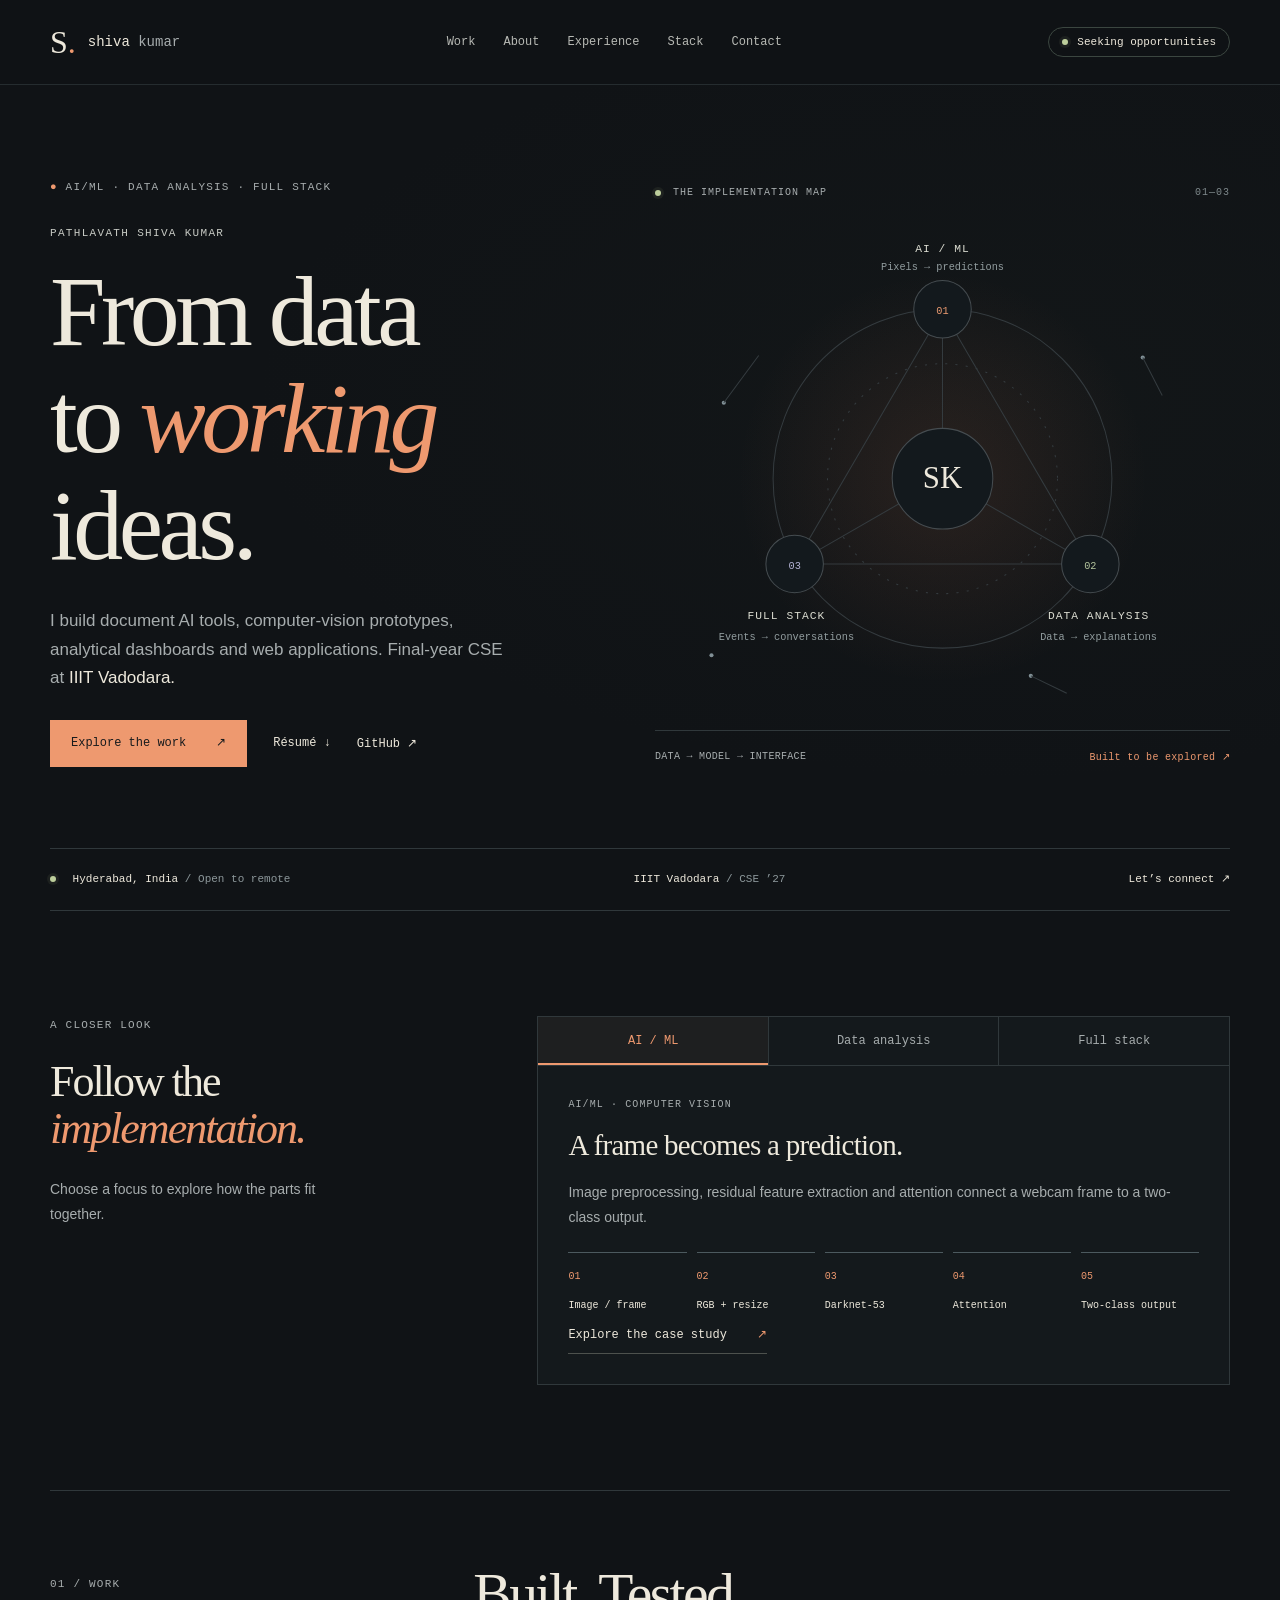
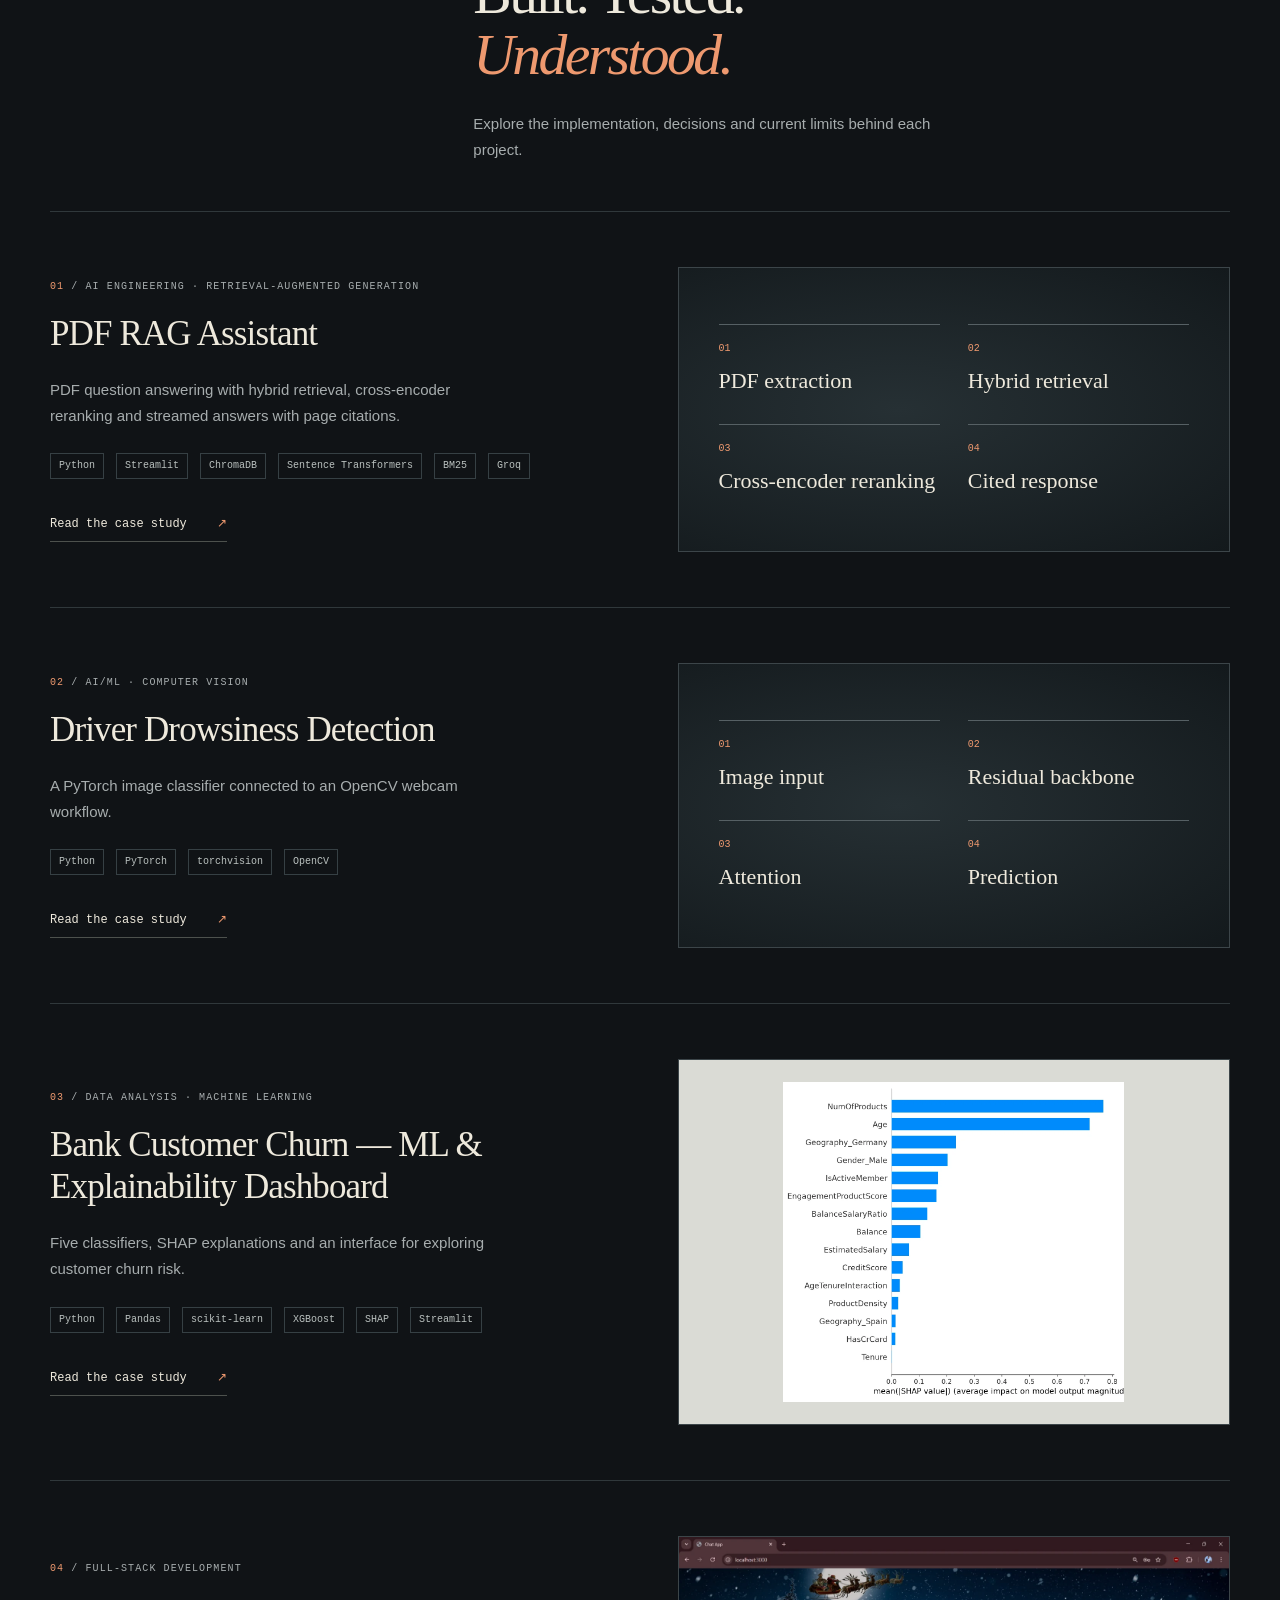
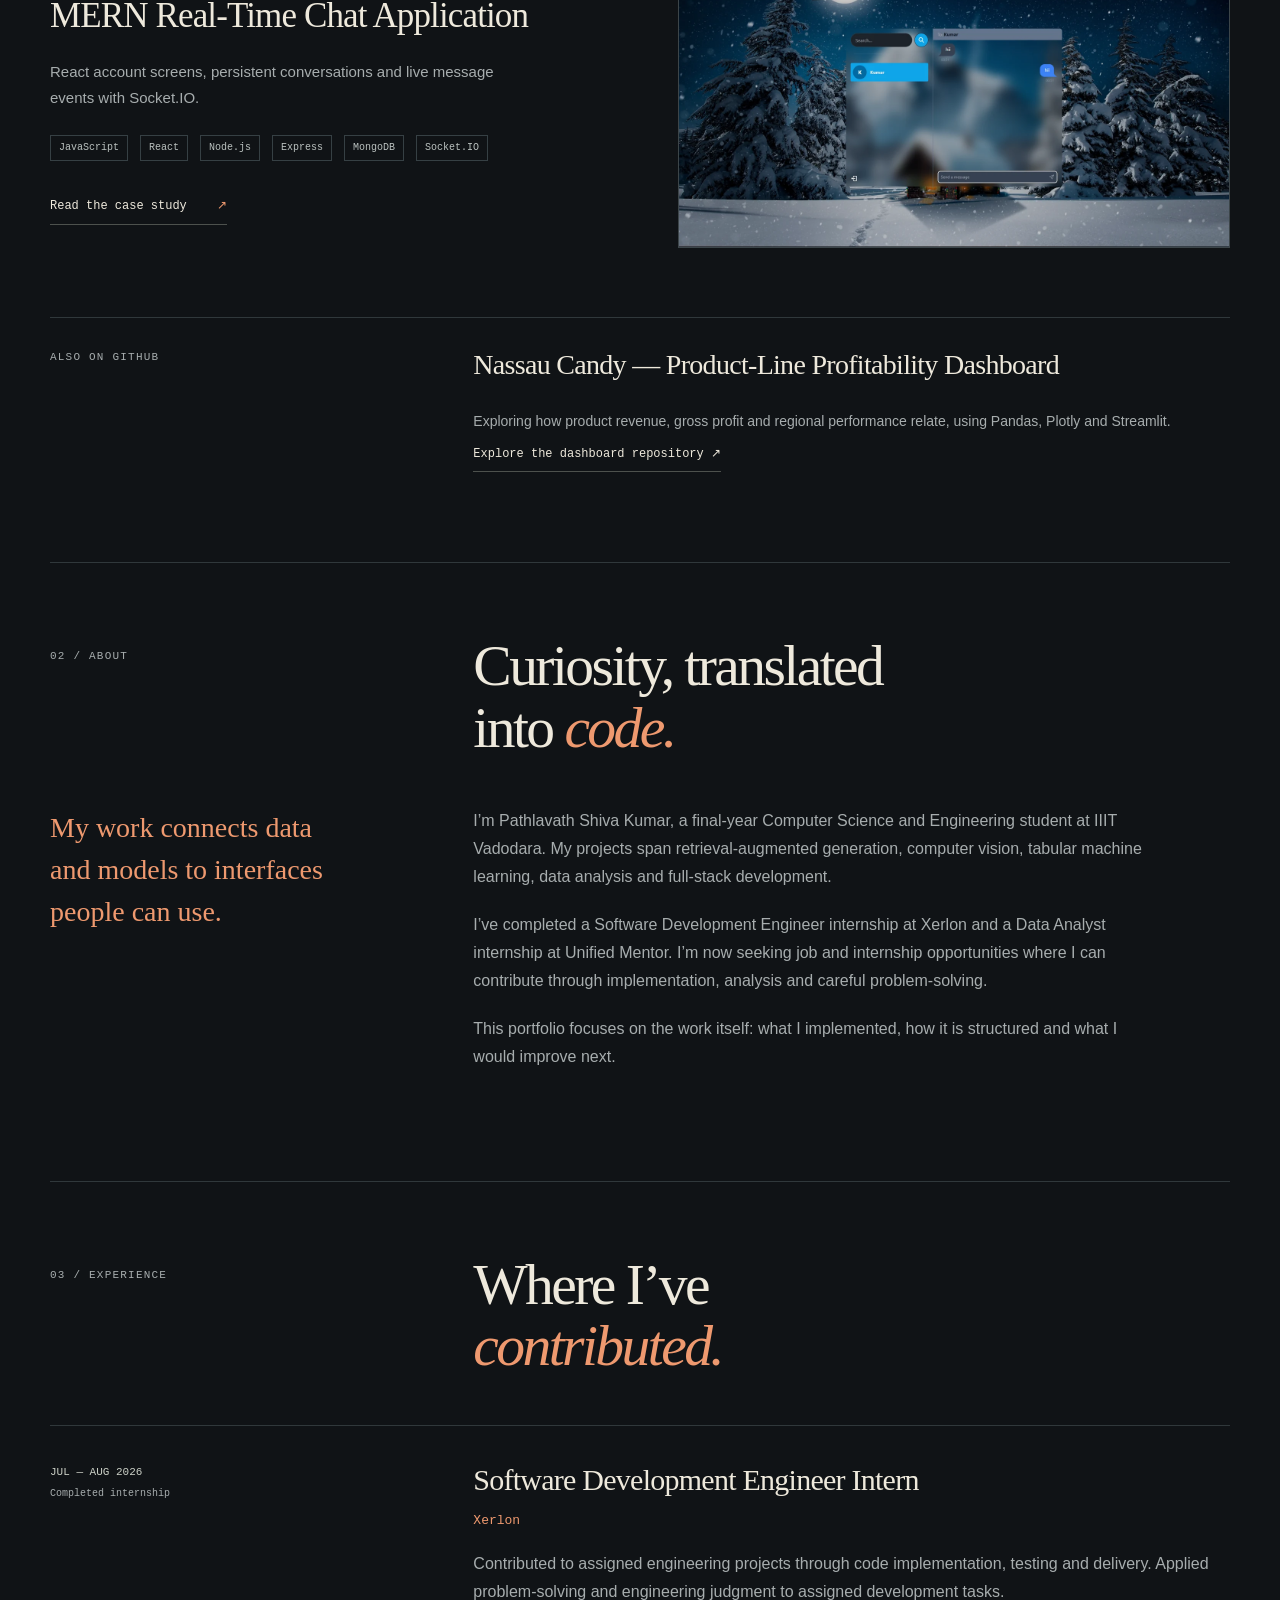
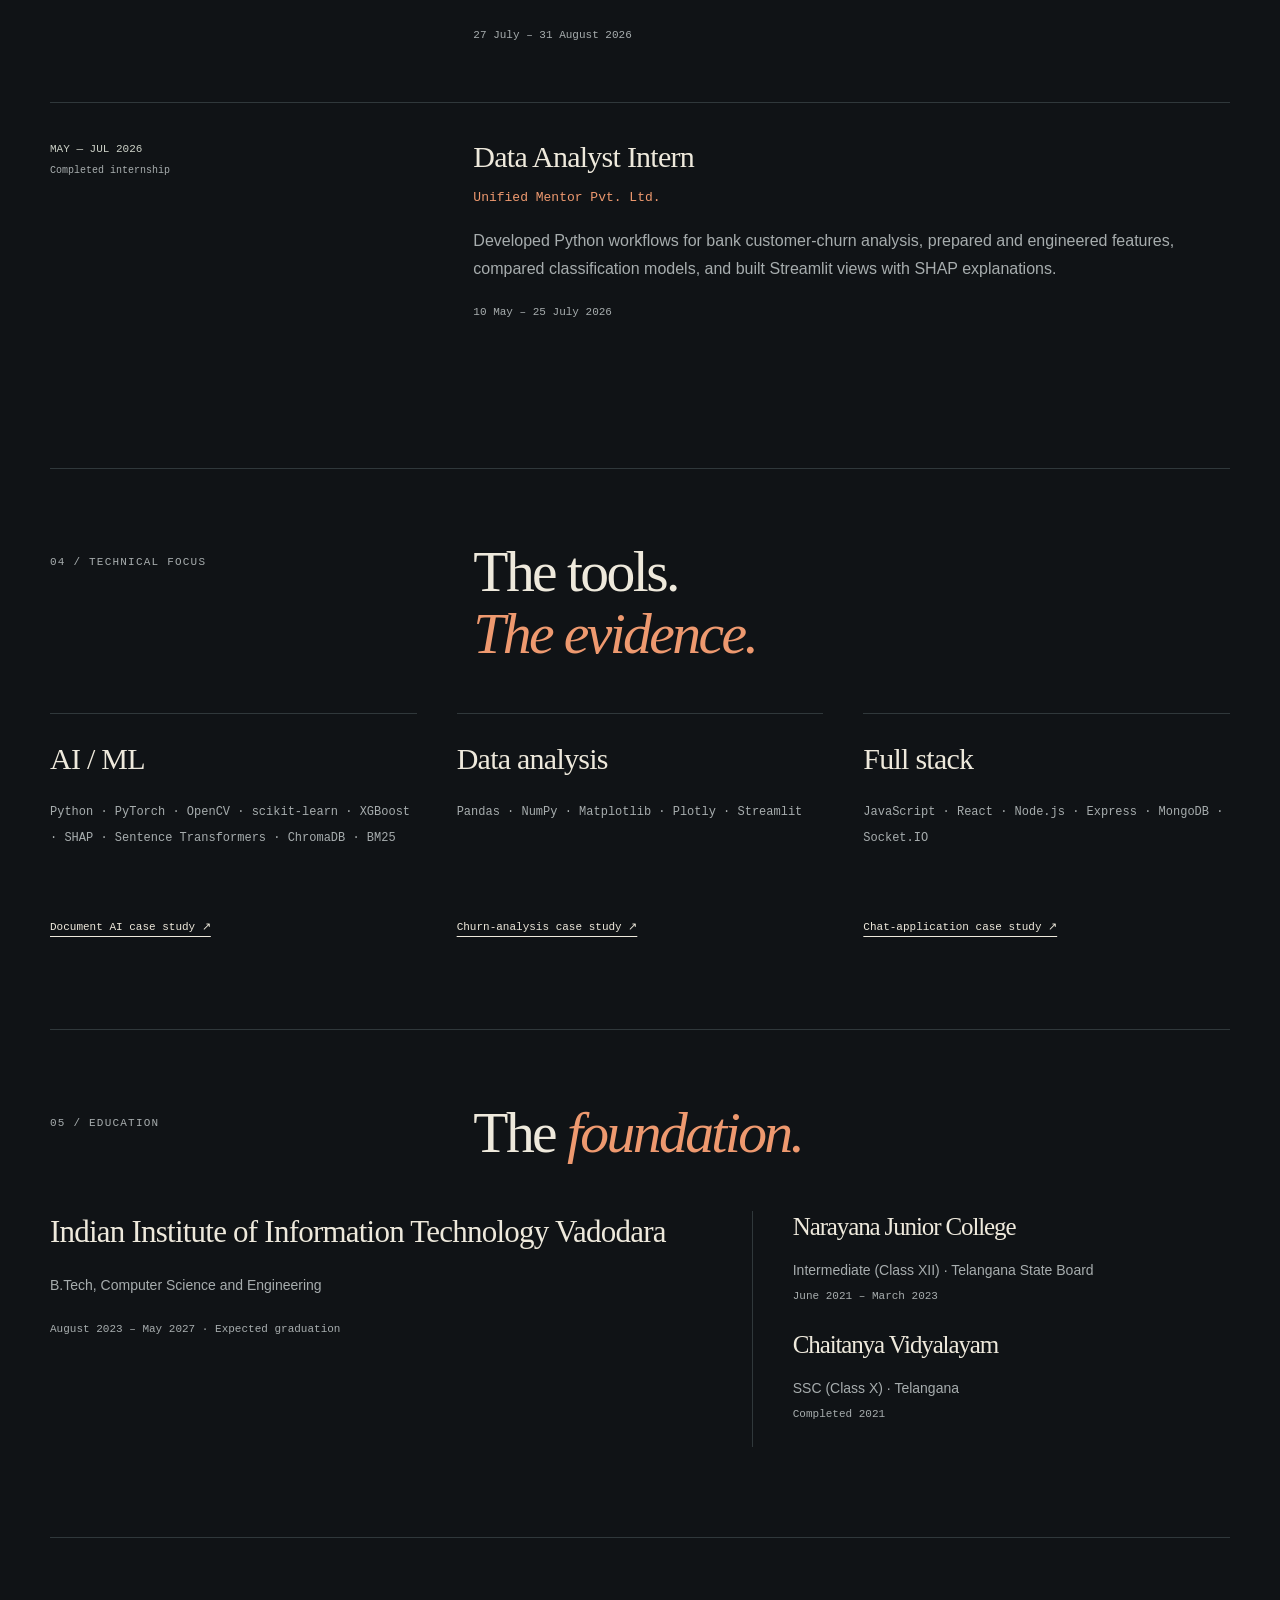
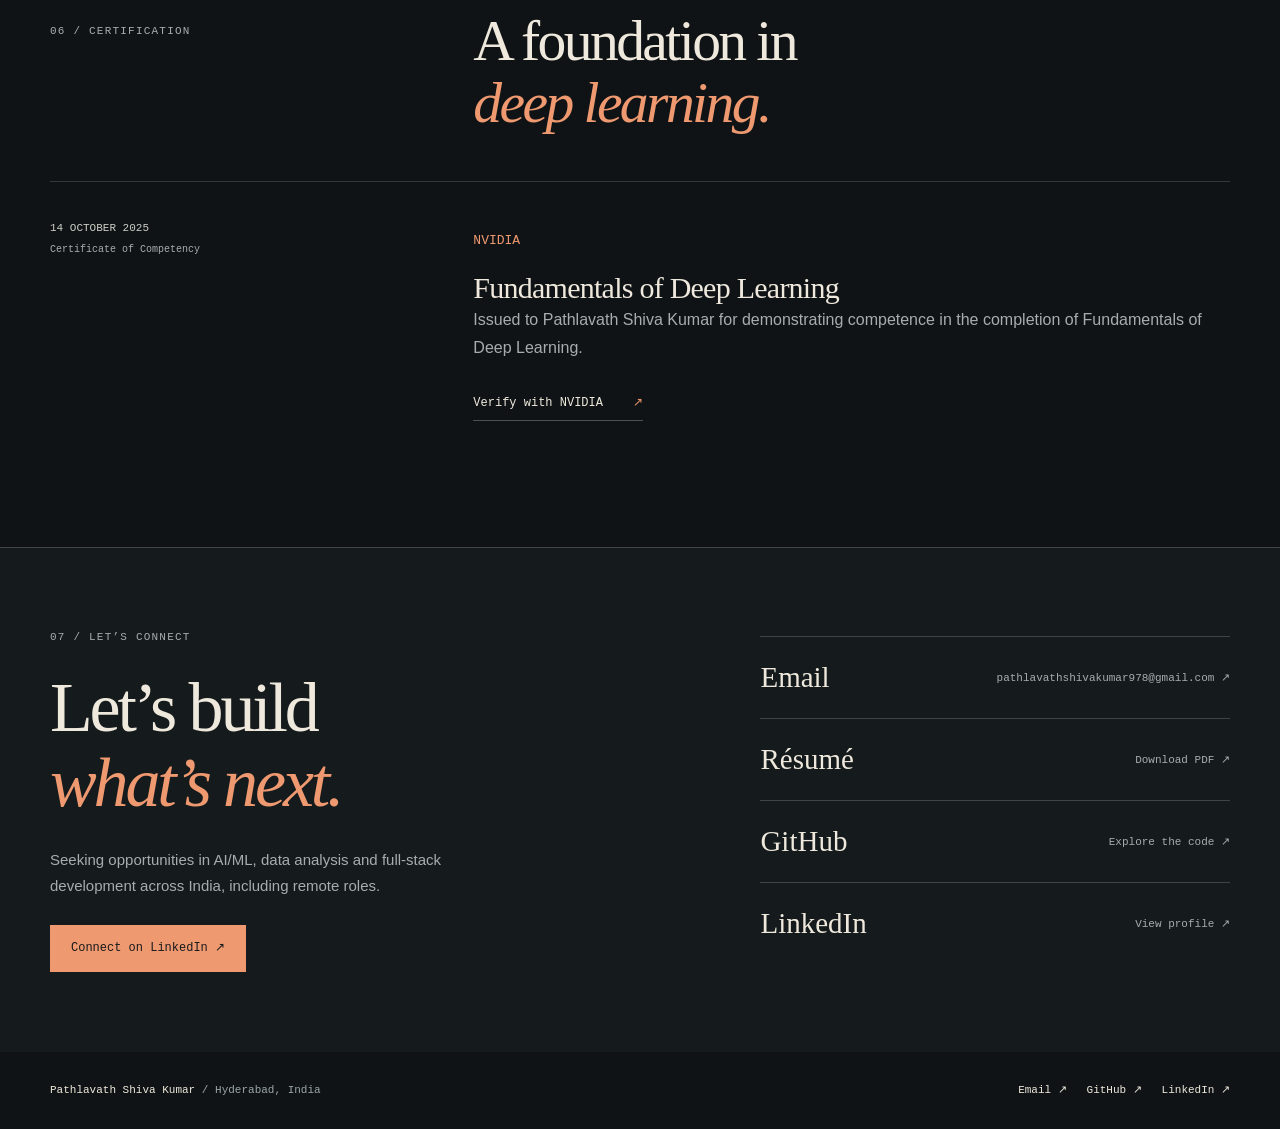
==== shiva_portfolio/index.html @ 13d803e1 "Add shiva_portfolio homepage This HTML file serves as a personal portfolio for Pathlavath Shiva Kuma" ====
<!doctype html><html lang="en"><head><meta charset="utf-8"><meta name="viewport" content="width=device-width,initial-scale=1"><title>Pathlavath Shiva Kumar | AI/ML, Data Analysis &amp; Full-Stack Development</title><meta name="description" content="Computer-vision prototypes, explainable machine learning and full-stack applications by Pathlavath Shiva Kumar, B.Tech CSE at IIIT Vadodara."><meta name="theme-color" content="#101316"><meta property="og:type" content="website"><meta property="og:title" content="Pathlavath Shiva Kumar | AI/ML, Data Analysis &amp; Full-Stack Development"><meta property="og:description" content="Computer-vision prototypes, explainable machine learning and full-stack applications by Pathlavath Shiva Kumar, B.Tech CSE at IIIT Vadodara."><meta property="og:site_name" content="Pathlavath Shiva Kumar"><meta name="twitter:card" content="summary"><link rel="canonical" href="https://shivakumar9121.github.io/shiva_portfolio/"><meta property="og:url" content="https://shivakumar9121.github.io/shiva_portfolio/"><link rel="icon" type="image/svg+xml" href="data:image/svg+xml,%3Csvg xmlns='http://www.w3.org/2000/svg' viewBox='0 0 32 32'%3E%3Crect width='32' height='32' fill='%23182532'/%3E%3Ctext x='16' y='23' text-anchor='middle' font-size='23' font-family='Georgia' fill='white'%3ES%3C/text%3E%3C/svg%3E"><link rel="stylesheet" href="/design.css"><script type="application/ld+json">{"@context": "https://schema.org", "@type": "Person", "name": "Pathlavath Shiva Kumar", "url": "https://shivakumar9121.github.io/shiva_portfolio/", "sameAs": ["https://github.com/shivakumar9121", "https://www.linkedin.com/in/pathlavath-shiva-kumar-441517321/"], "affiliation": {"@type": "CollegeOrUniversity", "name": "Indian Institute of Information Technology Vadodara"}}</script></head><body><a class="skip" href="#main">Skip to content</a><header class="site-header"><div class="wrap nav"><a class="wordmark" href="/shiva_portfolio/" aria-label="Shiva Kumar home"><span class="brand-mark">S<span>.</span></span><span>shiva <b>kumar</b></span></a><nav aria-label="Main navigation"><a href="/shiva_portfolio/#work">Work</a><a href="/shiva_portfolio/#about">About</a><a href="/shiva_portfolio/#experience">Experience</a><a href="/shiva_portfolio/#skills">Stack</a><a href="/shiva_portfolio/#contact">Contact</a></nav><a class="status" href="/shiva_portfolio/#contact"><i></i>Seeking opportunities</a></div></header><main id="main"><section class="hero-shell"><div class="wrap hero"><div class="hero-copy"><p class="eyebrow"><span class="accent">●</span> AI/ML · DATA ANALYSIS · FULL STACK</p><p class="hero-name">PATHLAVATH SHIVA KUMAR</p><h1>From data<br>to <em>working</em><br>ideas.</h1><p class="hero-summary">I build document AI tools, computer-vision prototypes, analytical dashboards and web applications. Final-year CSE at <strong>IIIT Vadodara.</strong></p><div class="hero-actions"><a class="button" href="#work">Explore the work <span>↗</span></a><a href="/resume.pdf" class="quiet-link">Résumé ↓</a><a href="https://github.com/shivakumar9121" class="quiet-link">GitHub ↗</a></div></div><div class="hero-art" aria-label="Three areas of my work: machine learning, data analysis and full-stack development"><div class="art-top"><span class="mini-dot"></span> THE IMPLEMENTATION MAP <span>01—03</span></div><svg viewBox="0 0 560 490" role="img" aria-label="Data, models and interfaces connected through implementation"><defs><radialGradient id="glow"><stop stop-color="#d57751" stop-opacity=".12"/><stop offset="1" stop-color="#d57751" stop-opacity="0"/></radialGradient></defs><circle cx="280" cy="250" r="200" fill="url(#glow)"/><g fill="none" stroke="#343b3f"><circle cx="280" cy="250" r="165"/><circle cx="280" cy="250" r="112" stroke-dasharray="2 8"/><path d="M280 86 L424 333 L136 333 Z"/><path d="M280 86V250L424 333M280 250L136 333"/></g><g class="orbit" fill="#d99069"><circle cx="280" cy="85" r="3"/><circle cx="424" cy="332" r="3"/><circle cx="137" cy="333" r="3"/></g><g fill="#13191d" stroke="#454c50"><circle cx="280" cy="250" r="49"/><circle cx="280" cy="85" r="28"/><circle cx="424" cy="333" r="28"/><circle cx="136" cy="333" r="28"/></g><g class="diagram-type" text-anchor="middle"><text x="280" y="259" class="center-initial">SK</text><text x="280" y="90" fill="#ec9b71">01</text><text x="424" y="338" fill="#b5c69e">02</text><text x="136" y="338" fill="#b4b3d5">03</text><text x="280" y="29" class="node-title">AI / ML</text><text x="280" y="47">Pixels → predictions</text><text x="432" y="387" class="node-title">DATA ANALYSIS</text><text x="432" y="407">Data → explanations</text><text x="128" y="387" class="node-title">FULL STACK</text><text x="128" y="407">Events → conversations</text></g><g fill="#819096"><circle cx="67" cy="176" r="2"/><circle cx="475" cy="132" r="2"/><circle cx="366" cy="442" r="2"/><circle cx="55" cy="422" r="2"/><path d="M67 176L101 130M475 132L494 169M366 442L401 459" stroke="#343b3f"/></g></svg><div class="art-caption"><span>DATA → MODEL → INTERFACE</span><span class="accent">Built to be explored ↗</span></div></div></div><div class="wrap status-strip"><span><i class="mini-dot"></i> Hyderabad, India <span class="dim">/ Open to remote</span></span><span>IIIT Vadodara <span class="dim">/ CSE ’27</span></span><a href="#contact">Let’s connect ↗</a></div></section>
<section class="wrap explore-section"><div class="explore-intro"><p class="eyebrow">A CLOSER LOOK</p><h2>Follow the<br><em>implementation.</em></h2><p>Choose a focus to explore how the parts fit together.</p></div><div class="explorer"><div class="explorer-tabs" role="tablist" aria-label="Explore technical areas"><button role="tab" id="tab-0" aria-controls="panel-0" aria-selected="true" tabindex="0">AI / ML</button><button role="tab" id="tab-1" aria-controls="panel-1" aria-selected="false" tabindex="-1">Data analysis</button><button role="tab" id="tab-2" aria-controls="panel-2" aria-selected="false" tabindex="-1">Full stack</button></div><div class="explorer-panel" id="panel-0" role="tabpanel" aria-labelledby="tab-0" tabindex="0" ><p class="eyebrow">AI/ML · COMPUTER VISION</p><h3>A frame becomes a prediction.</h3><p>Image preprocessing, residual feature extraction and attention connect a webcam frame to a two-class output.</p><ol class="pipeline" aria-label="Implementation pipeline"><li><span>01</span>Image / frame</li><li><span>02</span>RGB + resize</li><li><span>03</span>Darknet-53</li><li><span>04</span>Attention</li><li><span>05</span>Two-class output</li></ol><a class="text-link" href="/driver-drowsiness.html">Explore the case study <span>↗</span></a></div><div class="explorer-panel" id="panel-1" role="tabpanel" aria-labelledby="tab-1" tabindex="0" hidden><p class="eyebrow">DATA ANALYSIS · MACHINE LEARNING</p><h3>A prediction becomes an explanation.</h3><p>Data preparation, model comparison and SHAP connect customer records to explorable churn-risk estimates.</p><ol class="pipeline" aria-label="Implementation pipeline"><li><span>01</span>Customer CSV</li><li><span>02</span>Prepare features</li><li><span>03</span>Compare models</li><li><span>04</span>Save artifacts</li><li><span>05</span>Streamlit + SHAP</li></ol><a class="text-link" href="/bank-churn.html">Explore the case study <span>↗</span></a></div><div class="explorer-panel" id="panel-2" role="tabpanel" aria-labelledby="tab-2" tabindex="0" hidden><p class="eyebrow">FULL-STACK DEVELOPMENT</p><h3>A message becomes a conversation.</h3><p>React screens, an HTTP API, MongoDB and Socket.IO connect account identity, stored history and live events.</p><ol class="pipeline" aria-label="Implementation pipeline"><li><span>01</span>React screens</li><li><span>02</span>Express HTTP</li><li><span>03</span>JWT middleware</li><li><span>04</span>MongoDB</li><li><span>05</span>Socket.IO events</li></ol><a class="text-link" href="/mern-chat.html">Explore the case study <span>↗</span></a></div></div></section>
<section id="work" class="wrap section"><div class="section-heading"><p class="eyebrow">01 / WORK</p><div><h2>Built. Tested.<br><em>Understood.</em></h2><p class="section-deck">Explore the implementation, decisions and current limits behind each project.</p></div></div><article class="project"><div class="project-copy"><p class="eyebrow"><span class="accent">01</span> / AI ENGINEERING · RETRIEVAL-AUGMENTED GENERATION</p><h3>PDF RAG Assistant</h3><p class="project-deck">PDF question answering with hybrid retrieval, cross-encoder reranking and streamed answers with page citations.</p><div class="tags"><span>Python</span><span>Streamlit</span><span>ChromaDB</span><span>Sentence Transformers</span><span>BM25</span><span>Groq</span></div><a class="text-link" href="/pdf-rag-assistant.html">Read the case study <span aria-hidden="true">↗</span></a></div><a class="project-visual diagram" href="/pdf-rag-assistant.html" aria-label="Read PDF RAG Assistant case study"><div class="small-pipeline"><div><span>01</span>PDF extraction</div><div><span>02</span>Hybrid retrieval</div><div><span>03</span>Cross-encoder reranking</div><div><span>04</span>Cited response</div></div></a></article><article class="project"><div class="project-copy"><p class="eyebrow"><span class="accent">02</span> / AI/ML · COMPUTER VISION</p><h3>Driver Drowsiness Detection</h3><p class="project-deck">A PyTorch image classifier connected to an OpenCV webcam workflow.</p><div class="tags"><span>Python</span><span>PyTorch</span><span>torchvision</span><span>OpenCV</span></div><a class="text-link" href="/driver-drowsiness.html">Read the case study <span aria-hidden="true">↗</span></a></div><a class="project-visual diagram" href="/driver-drowsiness.html" aria-label="Read Driver Drowsiness Detection case study"><div class="small-pipeline"><div><span>01</span>Image input</div><div><span>02</span>Residual backbone</div><div><span>03</span>Attention</div><div><span>04</span>Prediction</div></div></a></article><article class="project"><div class="project-copy"><p class="eyebrow"><span class="accent">03</span> / DATA ANALYSIS · MACHINE LEARNING</p><h3>Bank Customer Churn — ML & Explainability Dashboard</h3><p class="project-deck">Five classifiers, SHAP explanations and an interface for exploring customer churn risk.</p><div class="tags"><span>Python</span><span>Pandas</span><span>scikit-learn</span><span>XGBoost</span><span>SHAP</span><span>Streamlit</span></div><a class="text-link" href="/bank-churn.html">Read the case study <span aria-hidden="true">↗</span></a></div><a class="project-visual churn" href="/bank-churn.html" aria-label="Read Bank Customer Churn — ML &amp; Explainability Dashboard case study"><img src="/churn.webp" alt="Existing SHAP feature-importance figure from the repository’s recorded experiment." loading="lazy" width="1200" height="1125"></a></article><article class="project"><div class="project-copy"><p class="eyebrow"><span class="accent">04</span> / FULL-STACK DEVELOPMENT</p><h3>MERN Real-Time Chat Application</h3><p class="project-deck">React account screens, persistent conversations and live message events with Socket.IO.</p><div class="tags"><span>JavaScript</span><span>React</span><span>Node.js</span><span>Express</span><span>MongoDB</span><span>Socket.IO</span></div><a class="text-link" href="/mern-chat.html">Read the case study <span aria-hidden="true">↗</span></a></div><a class="project-visual chat" href="/mern-chat.html" aria-label="Read MERN Real-Time Chat Application case study"><img src="/chat.webp" alt="Existing local application screenshot from the repository. It is not a live demo." loading="lazy" width="1200" height="675"></a></article><aside class="more-work"><p class="eyebrow">ALSO ON GITHUB</p><h3>Nassau Candy — Product-Line Profitability Dashboard</h3><p>Exploring how product revenue, gross profit and regional performance relate, using Pandas, Plotly and Streamlit.</p><a href="https://github.com/shivakumar9121/Nassau-Candy-Product-Line-Profitability-Dashboard" class="text-link">Explore the dashboard repository ↗</a></aside></section>
<section id="about" class="wrap section"><div class="section-heading"><p class="eyebrow">02 / ABOUT</p><h2>Curiosity, translated<br>into <em>code.</em></h2></div><div class="about-grid"><p class="lead">My work connects data and models to interfaces people can use.</p><div><p>I’m Pathlavath Shiva Kumar, a final-year Computer Science and Engineering student at IIIT Vadodara. My projects span retrieval-augmented generation, computer vision, tabular machine learning, data analysis and full-stack development.</p><p>I’ve completed a Software Development Engineer internship at Xerlon and a Data Analyst internship at Unified Mentor. I’m now seeking job and internship opportunities where I can contribute through implementation, analysis and careful problem-solving.</p><p>This portfolio focuses on the work itself: what I implemented, how it is structured and what I would improve next.</p></div></div></section>
<section id="experience" class="wrap section"><div class="section-heading"><p class="eyebrow">03 / EXPERIENCE</p><h2>Where I’ve<br><em>contributed.</em></h2></div><article class="timeline"><p class="dates">JUL — AUG 2026<br><span>Completed internship</span></p><div><h3>Software Development Engineer Intern</h3><p class="company">Xerlon</p><p>Contributed to assigned engineering projects through code implementation, testing and delivery. Applied problem-solving and engineering judgment to assigned development tasks.</p><p class="fine">27 July – 31 August 2026</p></div></article><article class="timeline"><p class="dates">MAY — JUL 2026<br><span>Completed internship</span></p><div><h3>Data Analyst Intern</h3><p class="company">Unified Mentor Pvt. Ltd.</p><p>Developed Python workflows for bank customer-churn analysis, prepared and engineered features, compared classification models, and built Streamlit views with SHAP explanations.</p><p class="fine">10 May – 25 July 2026</p></div></article></section>
<section id="skills" class="wrap section"><div class="section-heading"><p class="eyebrow">04 / TECHNICAL FOCUS</p><h2>The tools.<br><em>The evidence.</em></h2></div><div class="skill-grid"><div><h3>AI / ML</h3><p>Python · PyTorch · OpenCV · scikit-learn · XGBoost · SHAP · Sentence Transformers · ChromaDB · BM25</p><a href="/pdf-rag-assistant.html">Document AI case study ↗</a></div><div><h3>Data analysis</h3><p>Pandas · NumPy · Matplotlib · Plotly · Streamlit</p><a href="/bank-churn.html">Churn-analysis case study ↗</a></div><div><h3>Full stack</h3><p>JavaScript · React · Node.js · Express · MongoDB · Socket.IO</p><a href="/mern-chat.html">Chat-application case study ↗</a></div></div></section>
<section id="education" class="wrap section"><div class="section-heading"><p class="eyebrow">05 / EDUCATION</p><h2>The <em>foundation.</em></h2></div><div class="education"><div><h3>Indian Institute of Information Technology Vadodara</h3><p>B.Tech, Computer Science and Engineering</p><p class="fine">August 2023 – May 2027 · Expected graduation</p></div><div><h4>Narayana Junior College</h4><p>Intermediate (Class XII) · Telangana State Board<br><span class="fine">June 2021 – March 2023</span></p><h4>Chaitanya Vidyalayam</h4><p>SSC (Class X) · Telangana<br><span class="fine">Completed 2021</span></p></div></div></section>
<section id="certification" class="wrap section"><div class="section-heading"><p class="eyebrow">06 / CERTIFICATION</p><h2>A foundation in<br><em>deep learning.</em></h2></div><article class="timeline"><p class="dates">14 OCTOBER 2025<br><span>Certificate of Competency</span></p><div><p class="company">NVIDIA</p><h3>Fundamentals of Deep Learning</h3><p>Issued to Pathlavath Shiva Kumar for demonstrating competence in the completion of Fundamentals of Deep Learning.</p><a class="text-link" href="https://learn.nvidia.com/certificates?id=mJ376tgtTH6GW4vM675hIA">Verify with NVIDIA <span>↗</span></a></div></article></section><section id="contact" class="contact"><div class="wrap contact-grid"><div><p class="eyebrow">07 / LET’S CONNECT</p><h2>Let’s build<br><em>what’s next.</em></h2><p>Seeking opportunities in AI/ML, data analysis and full-stack development across India, including remote roles.</p><a href="https://www.linkedin.com/in/pathlavath-shiva-kumar-441517321/" class="button light">Connect on LinkedIn ↗</a></div><div class="contact-links"><a href="mailto:pathlavathshivakumar978@gmail.com"><span>Email</span><span>pathlavathshivakumar978@gmail.com ↗</span></a><a href="/resume.pdf" download="Shiva-Kumar-Resume.pdf"><span>Résumé</span><span>Download PDF ↗</span></a><a href="https://github.com/shivakumar9121"><span>GitHub</span><span>Explore the code ↗</span></a><a href="https://www.linkedin.com/in/pathlavath-shiva-kumar-441517321/"><span>LinkedIn</span><span>View profile ↗</span></a></div></div></section></main><footer class="wrap footer"><p>Pathlavath Shiva Kumar <span class="muted">/ Hyderabad, India</span></p><div><a href="mailto:pathlavathshivakumar978@gmail.com">Email ↗</a> &nbsp; <a href="https://github.com/shivakumar9121">GitHub ↗</a> &nbsp; <a href="https://www.linkedin.com/in/pathlavath-shiva-kumar-441517321/">LinkedIn ↗</a></div></footer><script src="/interactions.js" defer></script></body></html>
---- design.css ----
:root{color-scheme:dark;--paper:#101316;--surface:#151a1e;--ink:#eee9dc;--muted:#a7adae;--accent:#ee996f;--line:#30383b;--serif:Georgia,'Times New Roman',serif;--sans:Arial,Helvetica,sans-serif;--mono:'Courier New',monospace}*{box-sizing:border-box}html{scroll-behavior:smooth;scroll-padding-top:100px}body{margin:0;background:var(--paper);color:var(--ink);font:16px/1.75 var(--sans);-webkit-font-smoothing:antialiased}::selection{background:#ee996f;color:#101316}a{color:inherit;text-underline-offset:6px;text-decoration-thickness:1px}button{font:inherit}a,button{touch-action:manipulation}a:focus-visible,button:focus-visible,[tabindex]:focus-visible{outline:2px solid var(--accent);outline-offset:5px}a:hover{color:var(--accent)}.wrap{width:min(1180px,calc(100% - 96px));margin-inline:auto}.site-header{position:sticky;top:0;z-index:20;background:#101316f5;border-bottom:1px solid #252c2f}.nav{height:84px;display:flex;align-items:center;justify-content:space-between;gap:28px}.wordmark{display:flex;align-items:center;gap:12px;text-decoration:none;font:14px var(--mono);white-space:nowrap}.wordmark b{font-weight:400;color:var(--muted)}.brand-mark{font:32px var(--serif);line-height:1}.brand-mark>span{color:var(--accent)}.nav nav{display:flex;gap:28px;font:12px var(--mono)}.nav nav a{text-decoration:none;color:#b7b9b4}.nav nav a:hover{color:var(--accent)}.status{display:flex;align-items:center;gap:9px;border:1px solid #3b4640;border-radius:30px;padding:8px 13px;font:11px var(--mono);text-decoration:none;white-space:nowrap}.status i,.mini-dot{display:inline-block;width:6px;height:6px;border-radius:50%;background:#bdce9c;box-shadow:0 0 0 3px #bdce9c12}.hero-shell{background:radial-gradient(ellipse at 78% 38%,#26302920,transparent 53%);position:relative}.hero{display:grid;grid-template-columns:1fr 1fr;gap:30px;padding:77px 0 65px;align-items:center}.hero-name{font:11px var(--mono);letter-spacing:.12em;color:#c8cbc5;margin:30px 0 20px}.eyebrow{font:11px/1.7 var(--mono);letter-spacing:.11em;color:var(--muted);text-transform:uppercase;margin:0 0 24px}h1,h2,h3,h4{font-family:var(--serif);font-weight:400;margin:0;line-height:1.07;letter-spacing:-.045em}h1{font-size:clamp(70px,7.8vw,116px)}h1 em,h2 em{color:var(--accent);font-weight:400}h2{font-size:clamp(40px,4.5vw,61px)}h3{font-size:34px;line-height:1.2;letter-spacing:-.025em}h4{font-size:25px;line-height:1.3}p{margin:0 0 20px}.hero-summary{max-width:465px;font-size:17px;line-height:1.7;color:var(--muted);margin:27px 0}.hero-summary strong{font-weight:400;color:var(--ink)}.hero-actions{display:flex;align-items:center;gap:26px;flex-wrap:wrap}.button{display:inline-flex;align-items:center;justify-content:space-between;gap:30px;padding:12px 20px;background:var(--accent);color:#171a1c;text-decoration:none;font:12px/1.7 var(--mono);border:1px solid var(--accent)}.button:hover{background:#f0ac8b;color:#101316}.quiet-link{font:12px var(--mono);text-decoration:none}.hero-art{padding:25px 0 0}.art-top{display:flex;align-items:center;gap:12px;font:10px var(--mono);letter-spacing:.1em;color:var(--muted)}.art-top>span:last-child{margin-left:auto;color:#7e888b}.hero-art svg{display:block;width:100%;height:auto;overflow:visible;margin:24px 0 5px}.diagram-type{font:10px var(--mono);fill:#929d9f}.diagram-type .node-title{fill:#dbdcd1;font-size:11px;letter-spacing:1px}.diagram-type .center-initial{font:30px var(--serif);fill:#eee9dc}.art-caption{display:flex;justify-content:space-between;border-top:1px solid var(--line);padding:20px 0;font:10px var(--mono);letter-spacing:.03em;color:var(--muted);gap:15px}.status-strip{border-top:1px solid var(--line);border-bottom:1px solid var(--line);display:flex;justify-content:space-between;gap:25px;padding:22px 0;font:11px/1.5 var(--mono)}.status-strip .mini-dot{margin-right:10px}.status-strip a{text-decoration:none}.dim{color:#8d989b}.accent{color:var(--accent)}.muted{color:var(--muted)}.explore-section{display:grid;grid-template-columns:1fr 1.7fr;gap:80px;padding:105px 0}.explore-intro h2{font-size:44px}.explore-intro>p:last-child{color:var(--muted);font-size:14px;max-width:270px;margin-top:25px}.explorer{background:#14191c;border:1px solid var(--line);min-width:0}.explorer-tabs{display:flex;border-bottom:1px solid var(--line)}.explorer-tabs button{border:0;border-right:1px solid var(--line);padding:17px 22px;flex:1;background:transparent;color:var(--muted);font:12px var(--mono);cursor:pointer}.explorer-tabs button:last-child{border-right:0}.explorer-tabs [aria-selected=true]{color:var(--accent);background:#ee996f0b;box-shadow:inset 0 -2px var(--accent)}.explorer-panel{padding:30px}.explorer-panel[hidden]{display:none}.explorer-panel h3{font-size:29px}.explorer-panel>p:not(.eyebrow){font-size:14px;color:var(--muted);margin:18px 0 23px}.explorer-panel .eyebrow{font-size:10px;margin-bottom:15px}.explorer-panel .pipeline{gap:10px}.explorer-panel .pipeline li{font-size:10px}.section{border-top:1px solid var(--line);padding:72px 0 90px}.section-heading{display:grid;grid-template-columns:1fr 2fr;gap:45px;margin-bottom:48px;align-items:start}.section-heading>.eyebrow{padding-top:12px}.section-deck{font-size:15px;color:var(--muted);max-width:510px;margin:25px 0 0}.project{display:grid;grid-template-columns:1fr 1fr;gap:75px;padding:55px 0;border-top:1px solid var(--line);align-items:center}.project-copy h3{font-size:35px}.project-copy .eyebrow{font-size:10px;margin-bottom:18px}.project-deck{color:var(--muted);margin:22px 0;font-size:15px;max-width:450px}.tags{display:flex;flex-wrap:wrap;gap:8px 12px;margin:24px 0;font:10px/1.8 var(--mono);color:#bac1bf}.tags span{border:1px solid #364044;padding:3px 8px}.text-link{display:inline-flex;align-items:center;gap:30px;font:12px/1.6 var(--mono);margin-top:12px;text-decoration:none;border-bottom:1px solid #4d514d;padding-bottom:7px}.text-link span{color:var(--accent)}.project-visual{position:relative;background:#192024;border:1px solid #3c4549;min-height:285px;display:flex;align-items:center;justify-content:center;overflow:hidden;text-decoration:none;transition:border-color .2s,transform .2s}.project-visual:hover{transform:translateY(-3px);border-color:var(--accent)}.project-visual img{display:block;width:100%;height:auto}.project-visual.churn{padding:22px;background:#dadbd5}.project-visual.churn img{width:73%;max-height:320px;object-fit:contain}.project-visual.diagram{background:radial-gradient(ellipse at 40% 50%,#263034,#13191c);padding:40px}.small-pipeline{display:grid;grid-template-columns:1fr 1fr;gap:28px;width:100%}.small-pipeline>div{font:22px/1.35 var(--serif);border-top:1px solid #566064;padding-top:18px}.small-pipeline span{display:block;font:10px var(--mono);color:var(--accent);margin-bottom:12px}.more-work{border-top:1px solid var(--line);padding-top:30px;margin-top:14px;display:grid;grid-template-columns:1fr 2fr;gap:0 45px}.more-work h3{font-size:28px}.more-work>p:not(.eyebrow),.more-work>.text-link{grid-column:2}.more-work>p:not(.eyebrow){color:var(--muted);font-size:14px;margin:18px 0 0}.more-work>.text-link{justify-self:start}.about-grid{display:grid;grid-template-columns:1fr 2fr;gap:45px}.lead{font:27px/1.5 var(--serif);color:var(--ink)}.about-grid>.lead{color:var(--accent);font-size:28px;max-width:300px}.about-grid>div{max-width:690px;color:var(--muted)}.timeline{display:grid;grid-template-columns:1fr 2fr;gap:45px;border-top:1px solid var(--line);padding:36px 0}.dates{font:11px/1.9 var(--mono);color:#cbd0c6}.dates span{color:var(--muted);font-size:10px}.timeline h3{font-size:30px}.company{color:var(--accent);font:13px var(--mono);margin:15px 0 22px}.timeline>div>p:not(.company){color:var(--muted)}.fine{font:11px/1.8 var(--mono);color:var(--muted)}.skill-grid{display:grid;grid-template-columns:repeat(3,1fr);gap:40px}.skill-grid>div{border-top:1px solid var(--line);padding-top:27px}.skill-grid h3{font-size:30px}.skill-grid p{color:var(--muted);margin:22px 0;font:12px/2.2 var(--mono);min-height:90px}.skill-grid a{font:11px/1.7 var(--mono)}.education{display:grid;grid-template-columns:1.3fr 1fr;gap:80px}.education h3{font-size:31px;line-height:1.35;margin-bottom:20px}.education p{color:var(--muted);font-size:14px;margin:14px 0 22px}.education .fine{font-size:11px}.education>div:last-child{border-left:1px solid var(--line);padding-left:40px}.contact{border-top:1px solid #434644;background:#151a1d;padding:80px 0}.contact-grid{display:grid;grid-template-columns:1.3fr 1fr;gap:100px}.contact h2{font-size:70px}.contact p:not(.eyebrow){color:var(--muted);font-size:15px;max-width:480px;margin:26px 0}.contact-links{align-self:center}.contact-links a{display:flex;justify-content:space-between;align-items:center;padding:24px 0;border-top:1px solid #3c4548;gap:20px;text-decoration:none}.contact-links a>span:first-child{font:29px var(--serif)}.contact-links a>span:last-child{font:11px var(--mono);color:var(--muted)}.footer{padding:30px 0;display:flex;justify-content:space-between;gap:24px;font:11px/1.6 var(--mono)}.footer p{margin:0}.footer a{text-decoration:none}.footer .muted{color:#9ba6a8}.case-hero{padding:45px 0 60px}.back{display:inline-block;font:12px var(--mono);margin-bottom:40px;text-decoration:none}.case-hero h1{font-size:clamp(60px,7vw,95px);max-width:920px}.case-hero .lead{color:var(--muted);max-width:750px;font-size:25px}.case-name{color:var(--accent);font-size:17px;margin:25px 0 17px}.case-figure{margin:0;padding:40px;background:#d9ddd7;border:1px solid #5d666a}.case-figure img{display:block;width:auto;max-width:100%;max-height:600px;height:auto;margin:auto}.case-figure figcaption{font:11px/1.7 var(--mono);color:#3b484c;margin-top:25px}.schematic{background:var(--surface)}.schematic figcaption{color:var(--muted)}.pipeline{list-style:none;padding:0;margin:0;display:grid;grid-template-columns:repeat(5,1fr);gap:17px}.pipeline li{border-top:1px solid #4c595e;padding-top:15px;font:12px/1.7 var(--mono)}.pipeline span{display:block;color:var(--accent);margin-bottom:12px;font-size:10px}.case-section{display:grid;grid-template-columns:1fr 3fr;gap:50px;border-top:1px solid var(--line);padding:48px 0}.case-section:first-of-type{margin-top:55px}.case-section h2{font-size:35px;line-height:1.25;letter-spacing:-.025em}.large-copy{font-size:18px;margin-top:25px}.case-section p:not(.eyebrow){color:var(--muted)}.case-section h3{font-size:28px;margin-bottom:18px}.decision{margin-bottom:35px}.decision:last-child{margin:0}.subheading{margin-top:30px}.secondary-back{margin:0 0 0 24px}.skip{position:absolute;left:-10000px;top:12px;z-index:100}.skip:focus{left:20px;padding:12px;background:var(--ink);color:var(--paper)}
@media(min-width:1200px) and (prefers-reduced-motion:no-preference){.orbit{transform-origin:280px 250px;animation:orbit 50s linear infinite}@keyframes orbit{to{transform:rotate(360deg)}}}
@media(max-width:1080px){.nav{gap:20px}.nav nav{gap:19px}.status{font-size:10px}.wrap{width:calc(100% - 64px)}.hero{gap:20px}.hero-summary{font-size:16px}.hero-actions{gap:20px}.project{gap:38px}.project-copy h3{font-size:31px}.explore-section{gap:40px}.explore-intro h2{font-size:39px}.contact-grid{gap:50px}.contact h2{font-size:60px}.skill-grid{gap:28px}}
@media(max-width:820px){.nav{height:auto;min-height:90px;flex-wrap:wrap;padding:18px 0;gap:18px}.nav nav{order:3;width:100%;justify-content:space-between;gap:10px}.hero{grid-template-columns:1.1fr 1fr;padding:48px 0 40px}.hero h1{font-size:76px}.hero-art{padding-top:0}.hero .eyebrow{font-size:10px}.hero-name{font-size:10px}.art-top{font-size:9px;flex-wrap:wrap}.art-top>span:last-child{display:none}.art-caption{font-size:9px;flex-direction:column;gap:10px}.status-strip{font-size:10px}.status-strip>.dim{display:none}.status-strip>span:nth-child(2){display:none}.explore-section{grid-template-columns:1fr;padding:65px 0;gap:30px}.explore-intro{display:grid;grid-template-columns:1fr 1fr;gap:0 25px;align-items:end}.explore-intro .eyebrow{grid-column:1/-1}.explore-intro h2{font-size:44px}.explore-intro>p:last-child{margin:0}.section{padding:55px 0 65px}.section-heading{grid-template-columns:1fr;gap:4px}.section-heading>.eyebrow{padding:0}.project{gap:26px}.project-copy h3{font-size:29px}.project-visual{min-height:250px}.project-visual.diagram{padding:25px}.small-pipeline>div{font-size:20px}.about-grid,.timeline{grid-template-columns:1fr 2fr;gap:28px}.about-grid>.lead{font-size:24px}.education{gap:35px}.education h3{font-size:27px}.education>div:last-child{padding-left:27px}.more-work{grid-template-columns:1fr;gap:0}.more-work>p:not(.eyebrow),.more-work>.text-link{grid-column:1}.skill-grid{gap:24px}.skill-grid h3{font-size:27px}.skill-grid p{min-height:140px}.contact h2{font-size:52px}.case-section{grid-template-columns:1fr;gap:4px}}
@media(max-width:580px){html{scroll-padding-top:135px}.wrap{width:calc(100% - 40px)}.nav{padding:16px 0}.wordmark{font-size:12px;gap:9px}.brand-mark{font-size:28px}.status{font-size:9px;padding:7px 9px}.nav nav{font-size:11px;padding-top:5px}.hero{grid-template-columns:1fr;padding:40px 0 20px;gap:28px}.hero-name{margin:25px 0 18px}.hero h1{font-size:clamp(64px,18vw,100px);line-height:1.02}.hero-summary{font-size:16px;max-width:100%;margin:24px 0}.hero-actions{gap:20px}.button{font-size:11px;padding:12px 17px}.quiet-link{font-size:11px}.hero-art{max-width:420px;width:100%;margin:auto}.hero-art svg{margin:0}.art-top{border-top:1px solid var(--line);padding-top:22px;font-size:9px}.art-caption{flex-direction:row;gap:20px;font-size:8px}.status-strip{font-size:9px;gap:20px;padding:18px 0}.status-strip .dim{display:block;margin-left:17px;margin-top:6px}.status-strip a{align-self:center}.explore-section{padding:50px 0;gap:27px}.explore-intro{display:block}.explore-intro h2{font-size:41px}.explore-intro>p:last-child{margin-top:20px;max-width:300px}.explorer-tabs button{font-size:10px;padding:16px 8px}.explorer-panel{padding:24px 20px}.explorer-panel h3{font-size:27px}.explorer-panel .pipeline{grid-template-columns:repeat(3,1fr);gap:20px 12px}.section-heading{margin-bottom:34px}h2{font-size:43px}.section{padding:45px 0 55px}.section-deck{font-size:14px}.project{grid-template-columns:1fr;gap:24px;padding:35px 0}.project-copy h3{font-size:32px}.project-copy .eyebrow{font-size:9px}.project-deck{font-size:15px;margin:19px 0}.tags{margin:20px 0}.project-visual{min-height:230px}.project-visual.churn img{max-height:260px;width:72%}.project-visual.diagram{padding:30px}.project-visual.chat{min-height:0}.about-grid,.timeline{grid-template-columns:1fr;gap:15px}.about-grid>.lead{font-size:28px;max-width:330px}.about-grid>div{font-size:15px}.timeline h3{font-size:28px}.timeline>div>p{font-size:15px}.timeline .fine{font-size:10px}.skill-grid{grid-template-columns:1fr;gap:32px}.skill-grid p{min-height:0;margin:18px 0}.skill-grid h3{font-size:30px}.education{grid-template-columns:1fr;gap:30px}.education>div:last-child{border-left:0;border-top:1px solid var(--line);padding:28px 0 0}.contact{padding:50px 0}.contact-grid{grid-template-columns:1fr;gap:40px}.contact h2{font-size:60px}.footer{font-size:10px;flex-direction:column;gap:16px}.footer .muted{display:block;margin-top:7px}.case-hero{padding:28px 0 35px}.back{font-size:11px;margin-bottom:30px}.case-hero h1{font-size:57px}.case-hero .lead{font-size:23px}.case-name{font-size:15px}.case-figure{padding:20px}.pipeline{grid-template-columns:repeat(3,1fr);gap:25px 15px}.pipeline li{font-size:10px}.case-section{padding:34px 0}.case-section h2{font-size:30px}.large-copy{font-size:16px}.secondary-back{display:block;margin:25px 0 0}}
@media(prefers-reduced-motion:reduce){html{scroll-behavior:auto}*,*::before,*::after{animation:none!important;transition:none!important}}

.contact-links a span:last-child{overflow-wrap:anywhere;min-width:0}
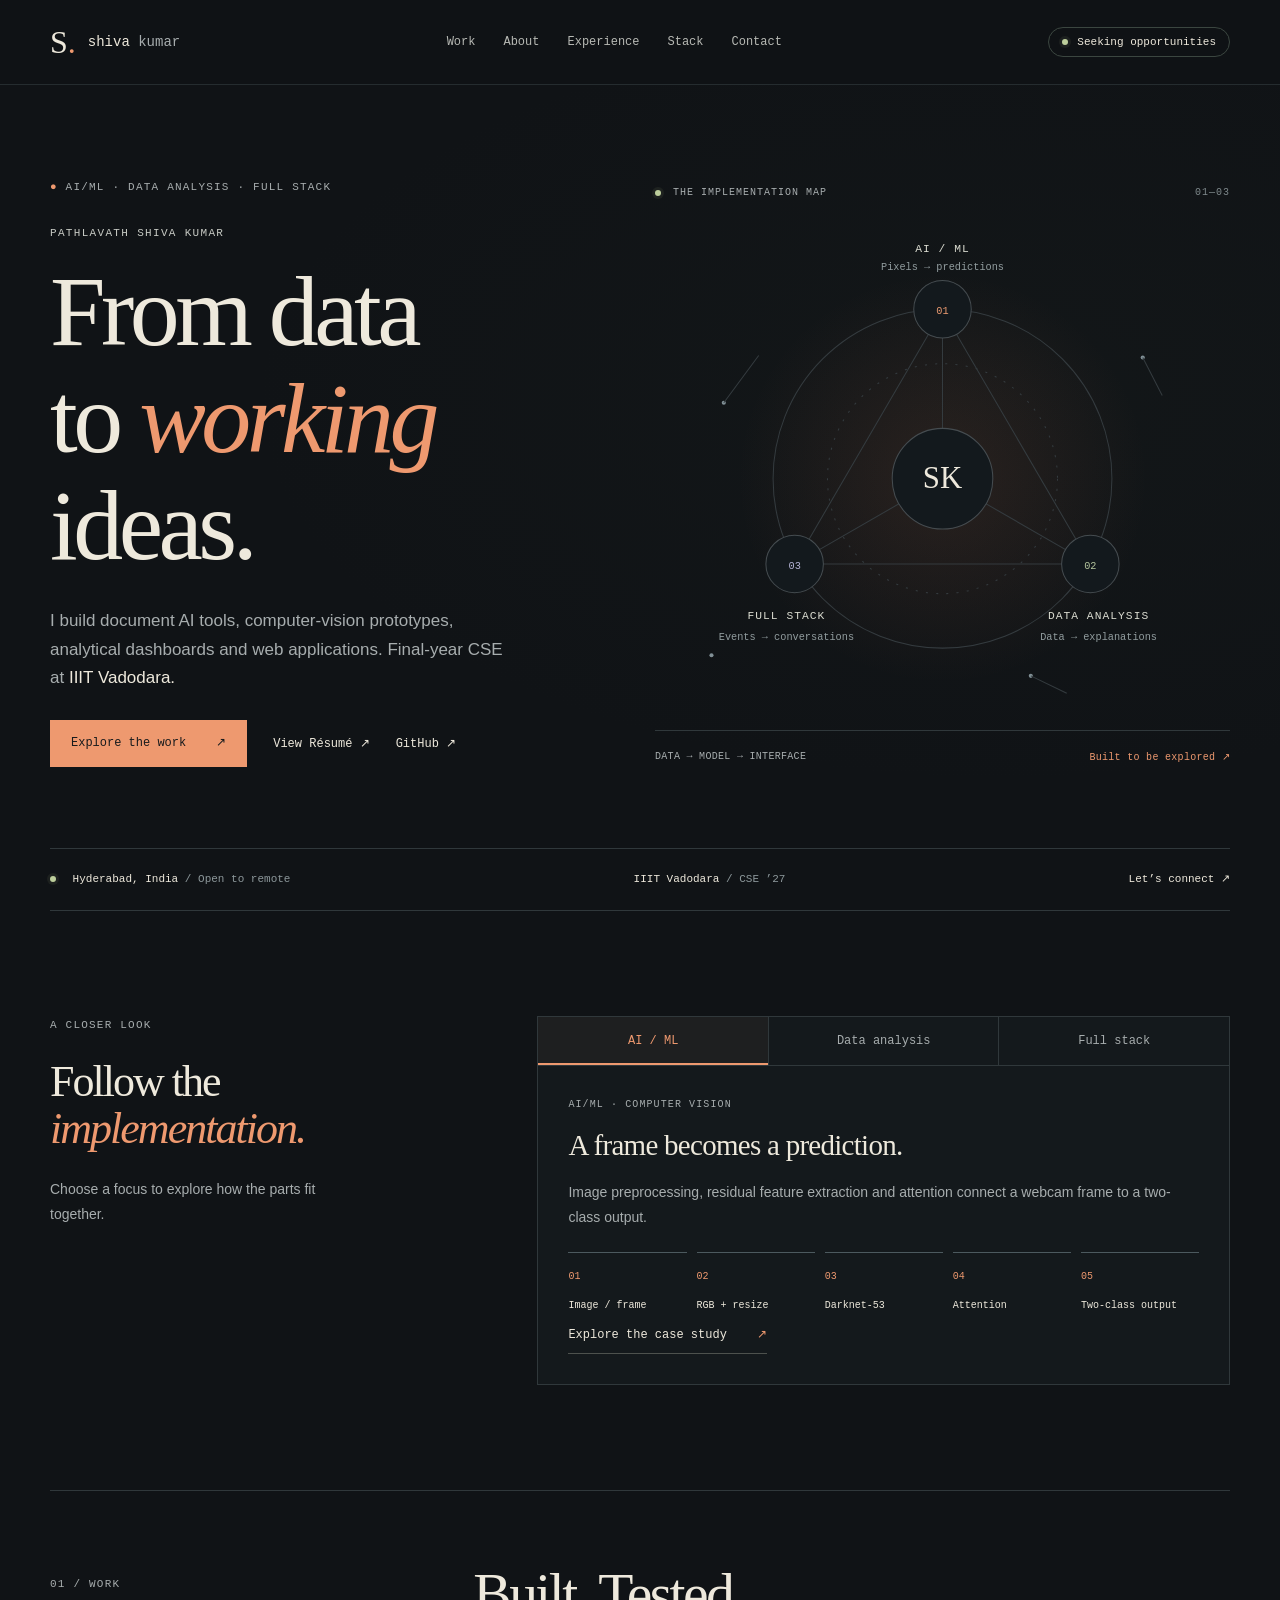
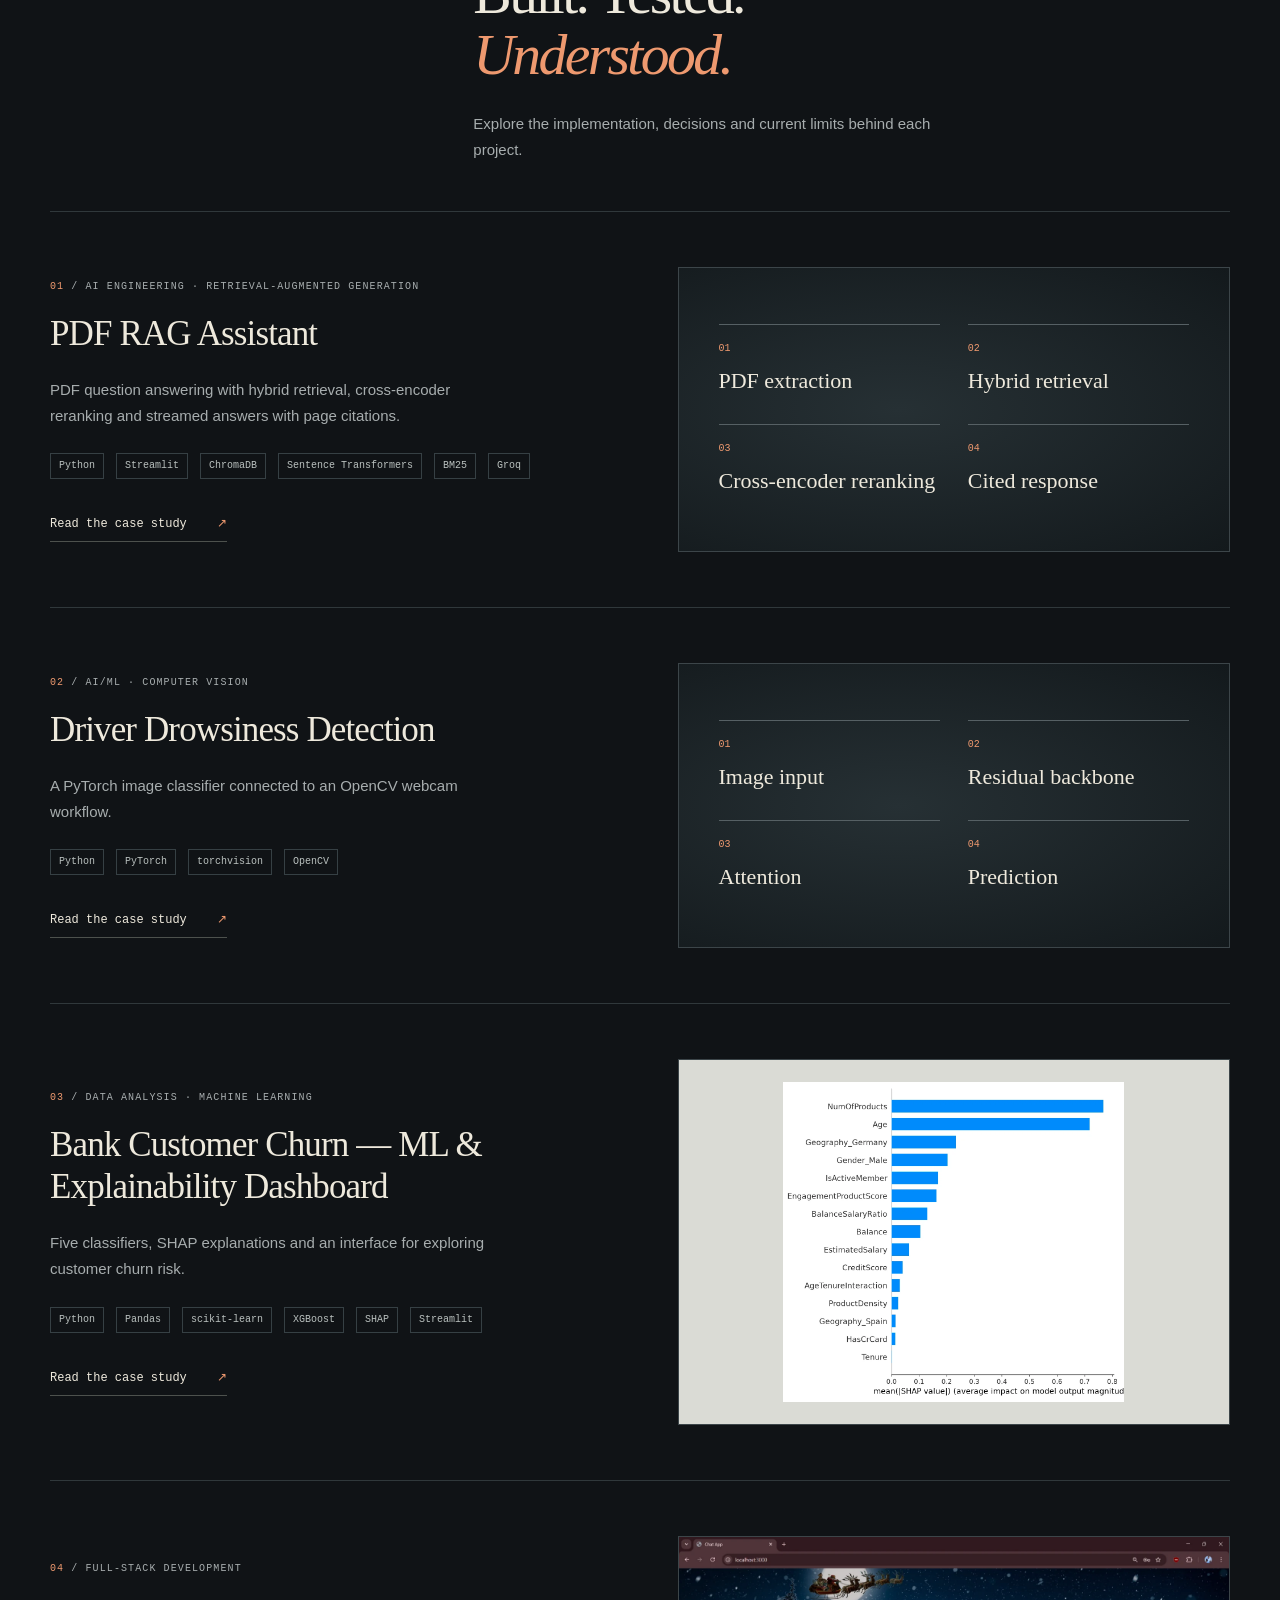
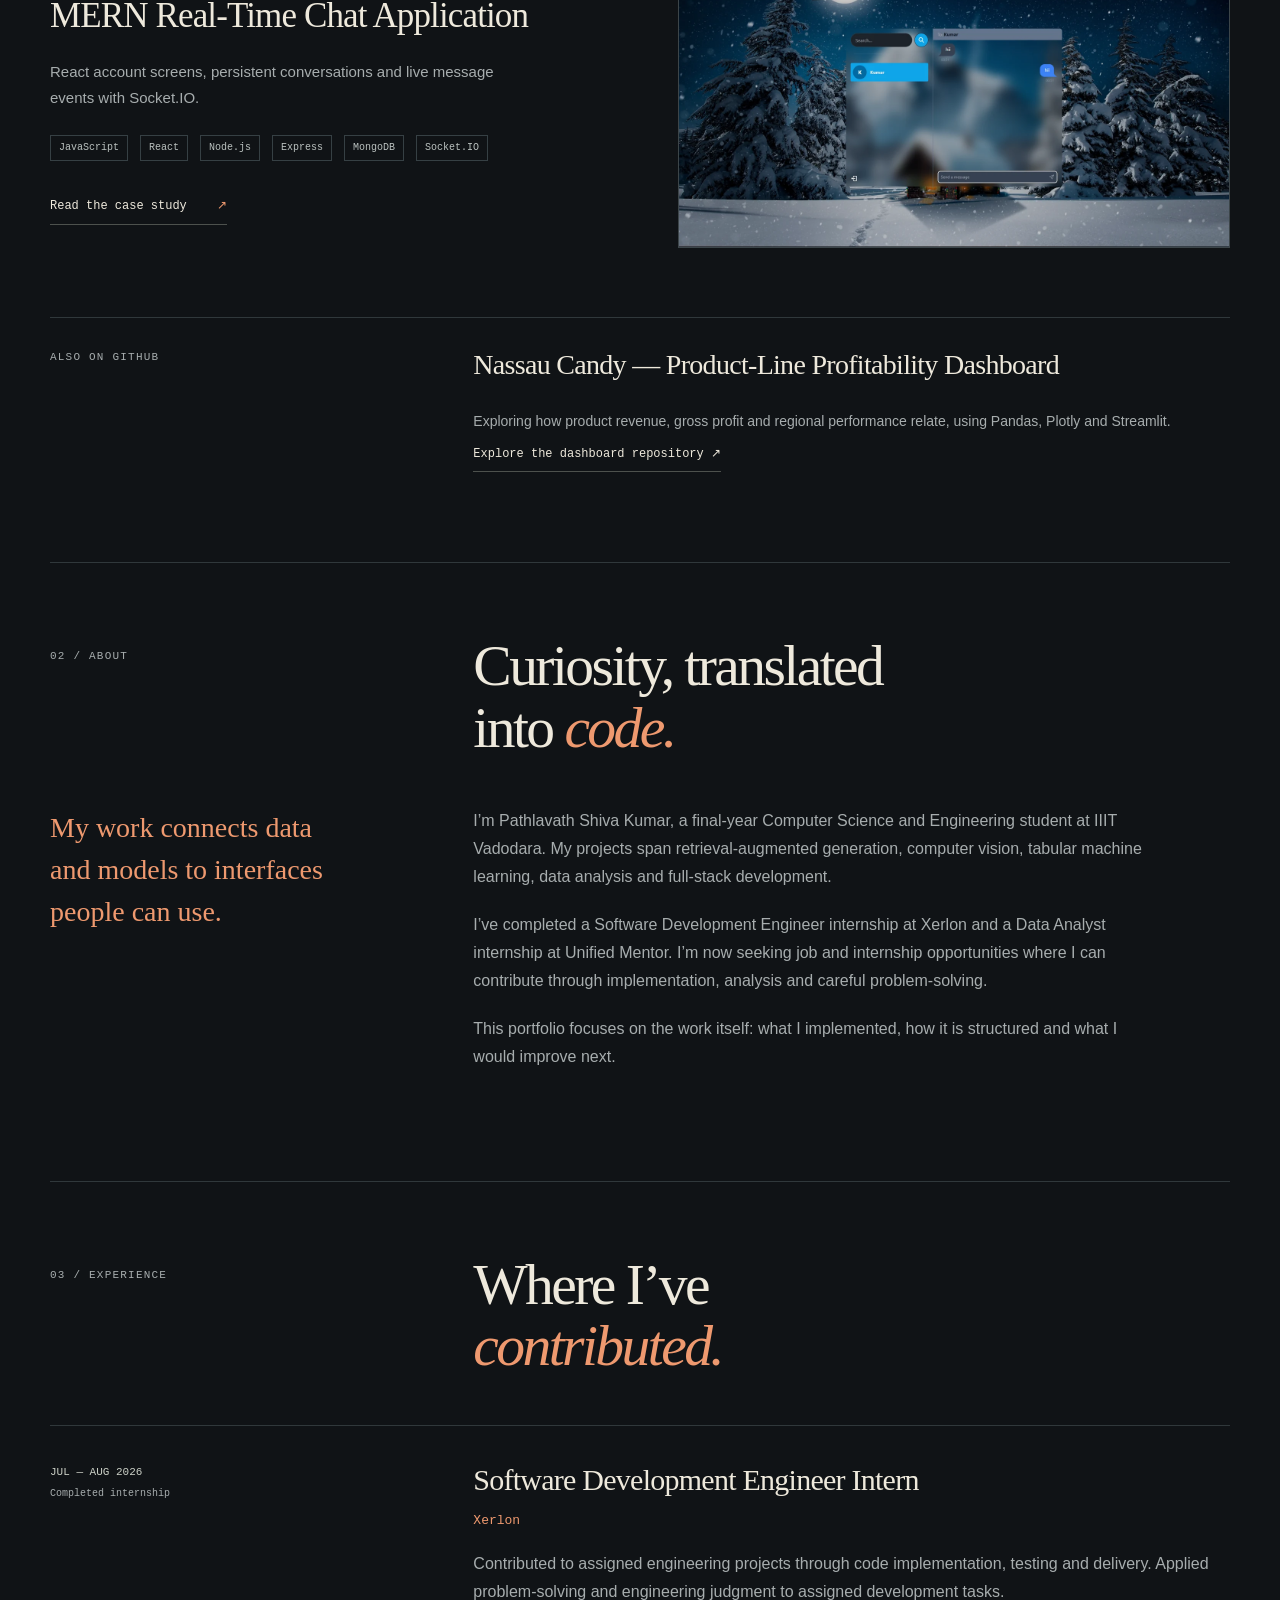
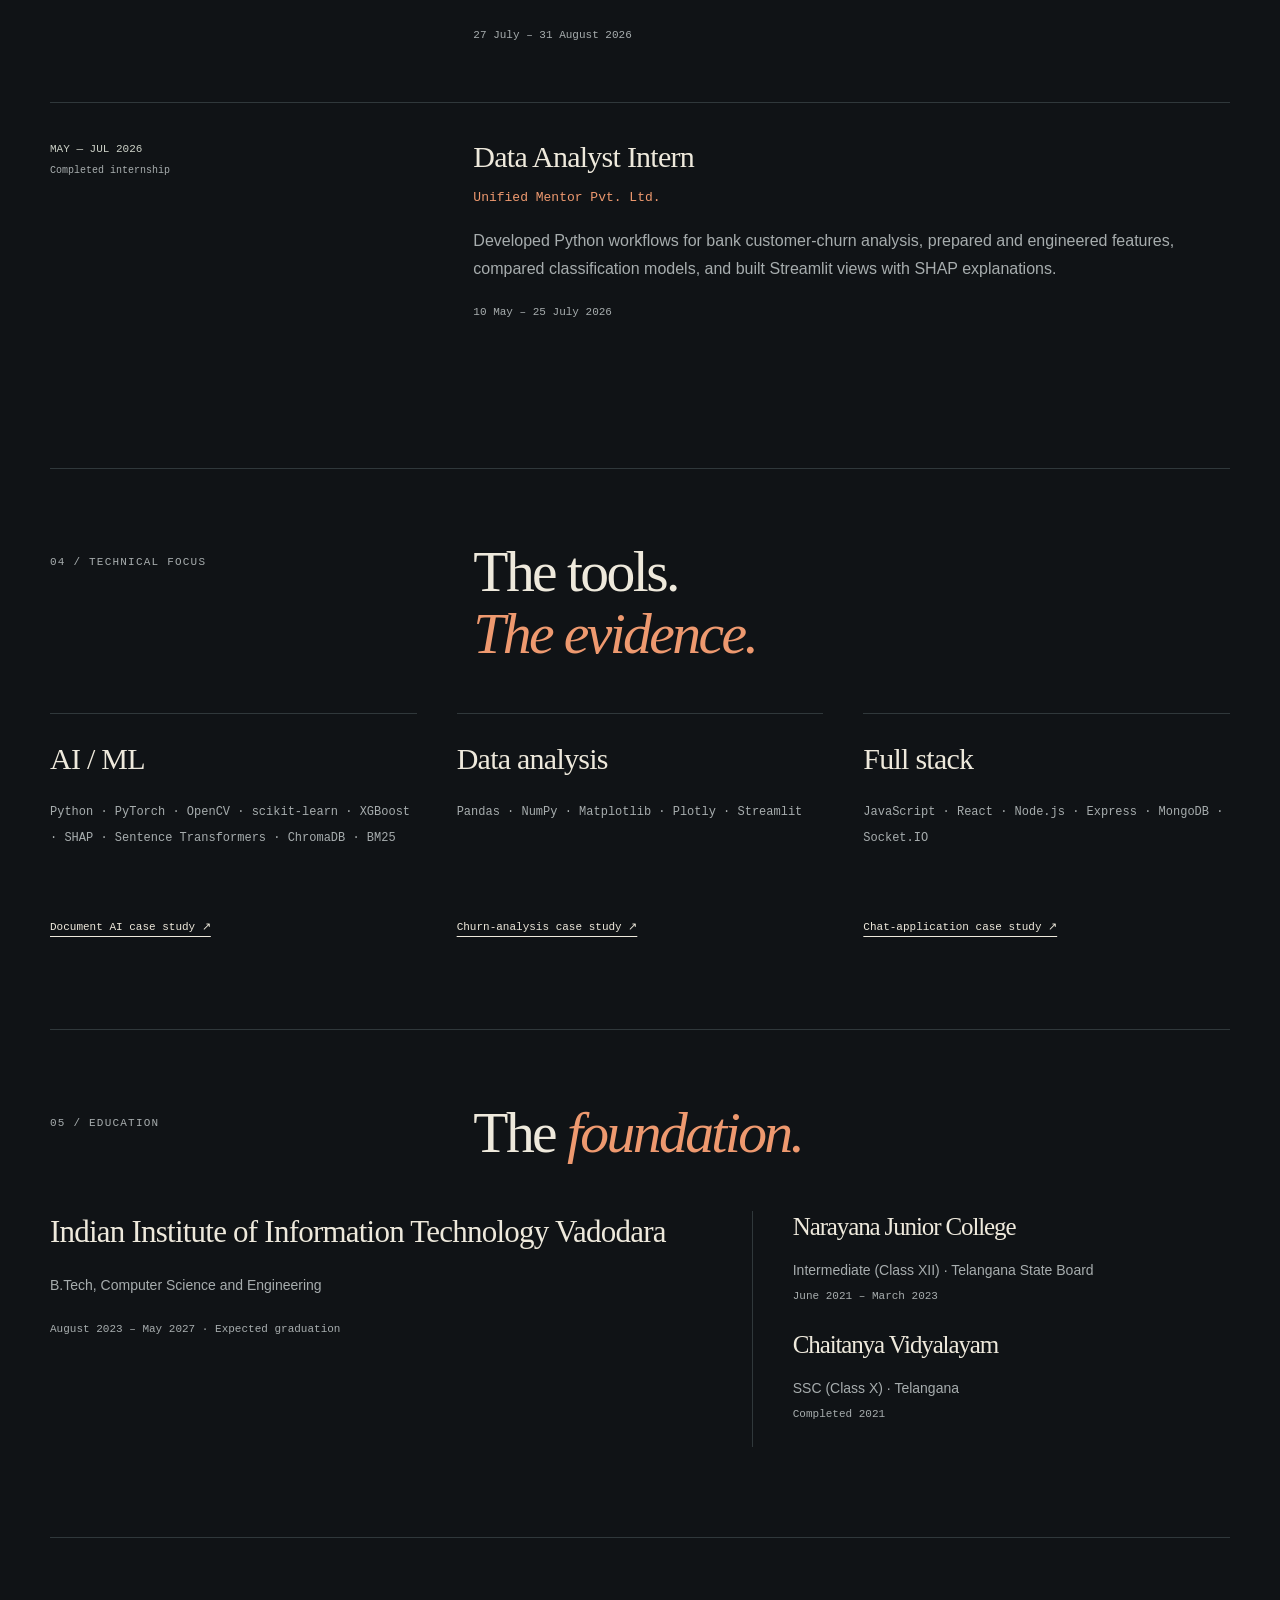
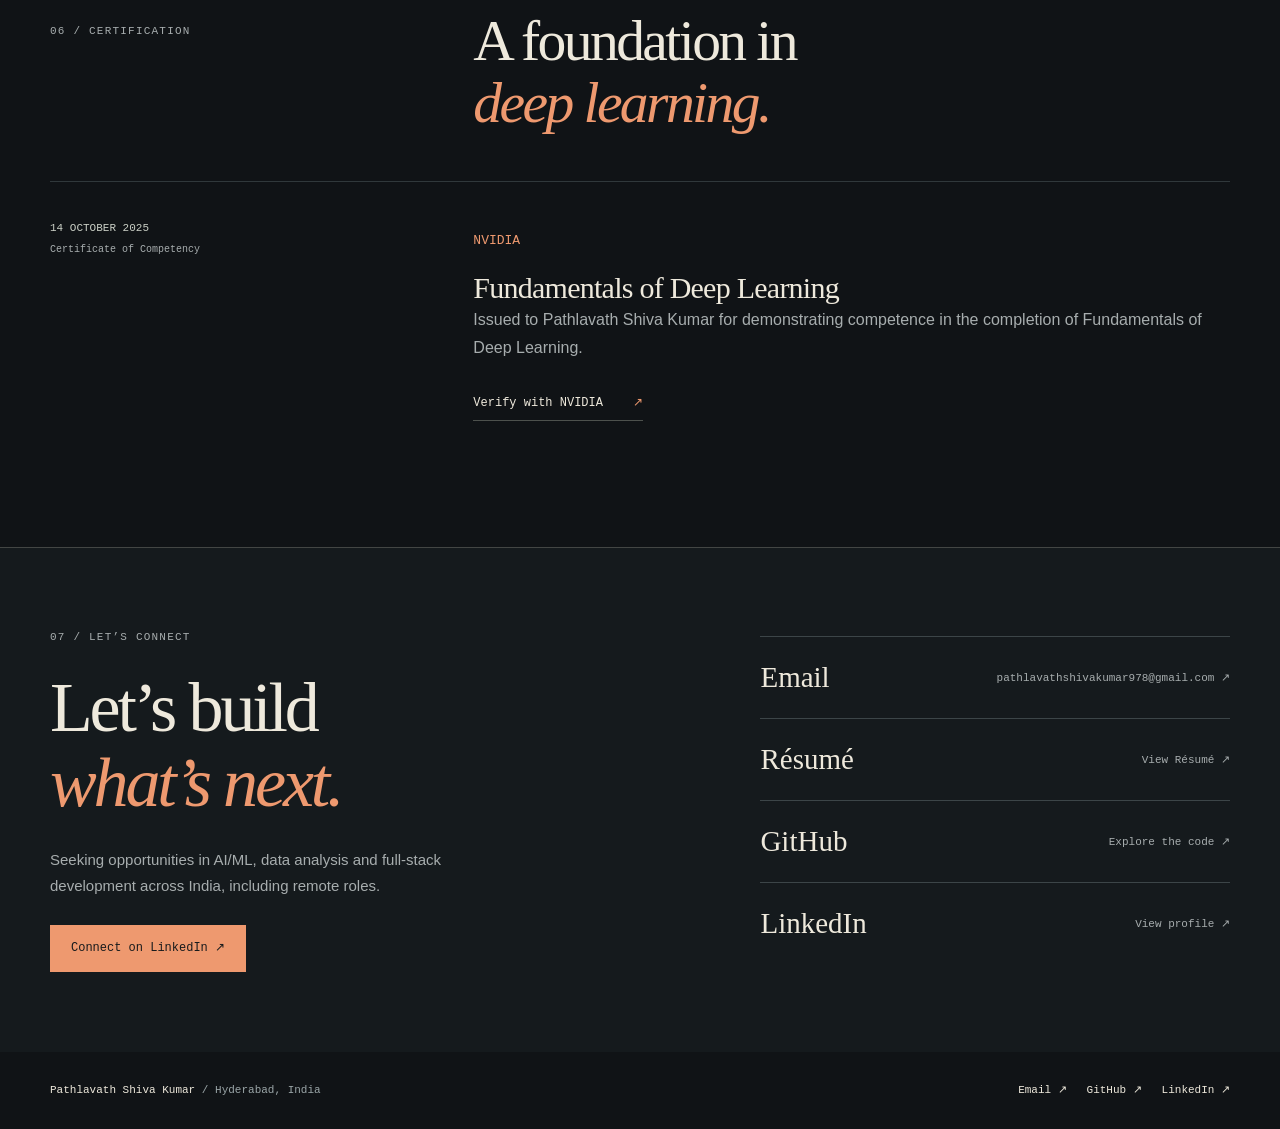
==== commit e5477f17: "Use View Resume on portfolio homepage" ====
--- a/shiva_portfolio/index.html
+++ b/shiva_portfolio/index.html
@@ -1,8 +1,9 @@
-<!doctype html><html lang="en"><head><meta charset="utf-8"><meta name="viewport" content="width=device-width,initial-scale=1"><title>Pathlavath Shiva Kumar | AI/ML, Data Analysis &amp; Full-Stack Development</title><meta name="description" content="Computer-vision prototypes, explainable machine learning and full-stack applications by Pathlavath Shiva Kumar, B.Tech CSE at IIIT Vadodara."><meta name="theme-color" content="#101316"><meta property="og:type" content="website"><meta property="og:title" content="Pathlavath Shiva Kumar | AI/ML, Data Analysis &amp; Full-Stack Development"><meta property="og:description" content="Computer-vision prototypes, explainable machine learning and full-stack applications by Pathlavath Shiva Kumar, B.Tech CSE at IIIT Vadodara."><meta property="og:site_name" content="Pathlavath Shiva Kumar"><meta name="twitter:card" content="summary"><link rel="canonical" href="https://shivakumar9121.github.io/shiva_portfolio/"><meta property="og:url" content="https://shivakumar9121.github.io/shiva_portfolio/"><link rel="icon" type="image/svg+xml" href="data:image/svg+xml,%3Csvg xmlns='http://www.w3.org/2000/svg' viewBox='0 0 32 32'%3E%3Crect width='32' height='32' fill='%23182532'/%3E%3Ctext x='16' y='23' text-anchor='middle' font-size='23' font-family='Georgia' fill='white'%3ES%3C/text%3E%3C/svg%3E"><link rel="stylesheet" href="/design.css"><script type="application/ld+json">{"@context": "https://schema.org", "@type": "Person", "name": "Pathlavath Shiva Kumar", "url": "https://shivakumar9121.github.io/shiva_portfolio/", "sameAs": ["https://github.com/shivakumar9121", "https://www.linkedin.com/in/pathlavath-shiva-kumar-441517321/"], "affiliation": {"@type": "CollegeOrUniversity", "name": "Indian Institute of Information Technology Vadodara"}}</script></head><body><a class="skip" href="#main">Skip to content</a><header class="site-header"><div class="wrap nav"><a class="wordmark" href="/shiva_portfolio/" aria-label="Shiva Kumar home"><span class="brand-mark">S<span>.</span></span><span>shiva <b>kumar</b></span></a><nav aria-label="Main navigation"><a href="/shiva_portfolio/#work">Work</a><a href="/shiva_portfolio/#about">About</a><a href="/shiva_portfolio/#experience">Experience</a><a href="/shiva_portfolio/#skills">Stack</a><a href="/shiva_portfolio/#contact">Contact</a></nav><a class="status" href="/shiva_portfolio/#contact"><i></i>Seeking opportunities</a></div></header><main id="main"><section class="hero-shell"><div class="wrap hero"><div class="hero-copy"><p class="eyebrow"><span class="accent">●</span> AI/ML · DATA ANALYSIS · FULL STACK</p><p class="hero-name">PATHLAVATH SHIVA KUMAR</p><h1>From data<br>to <em>working</em><br>ideas.</h1><p class="hero-summary">I build document AI tools, computer-vision prototypes, analytical dashboards and web applications. Final-year CSE at <strong>IIIT Vadodara.</strong></p><div class="hero-actions"><a class="button" href="#work">Explore the work <span>↗</span></a><a href="/resume.pdf" class="quiet-link">Résumé ↓</a><a href="https://github.com/shivakumar9121" class="quiet-link">GitHub ↗</a></div></div><div class="hero-art" aria-label="Three areas of my work: machine learning, data analysis and full-stack development"><div class="art-top"><span class="mini-dot"></span> THE IMPLEMENTATION MAP <span>01—03</span></div><svg viewBox="0 0 560 490" role="img" aria-label="Data, models and interfaces connected through implementation"><defs><radialGradient id="glow"><stop stop-color="#d57751" stop-opacity=".12"/><stop offset="1" stop-color="#d57751" stop-opacity="0"/></radialGradient></defs><circle cx="280" cy="250" r="200" fill="url(#glow)"/><g fill="none" stroke="#343b3f"><circle cx="280" cy="250" r="165"/><circle cx="280" cy="250" r="112" stroke-dasharray="2 8"/><path d="M280 86 L424 333 L136 333 Z"/><path d="M280 86V250L424 333M280 250L136 333"/></g><g class="orbit" fill="#d99069"><circle cx="280" cy="85" r="3"/><circle cx="424" cy="332" r="3"/><circle cx="137" cy="333" r="3"/></g><g fill="#13191d" stroke="#454c50"><circle cx="280" cy="250" r="49"/><circle cx="280" cy="85" r="28"/><circle cx="424" cy="333" r="28"/><circle cx="136" cy="333" r="28"/></g><g class="diagram-type" text-anchor="middle"><text x="280" y="259" class="center-initial">SK</text><text x="280" y="90" fill="#ec9b71">01</text><text x="424" y="338" fill="#b5c69e">02</text><text x="136" y="338" fill="#b4b3d5">03</text><text x="280" y="29" class="node-title">AI / ML</text><text x="280" y="47">Pixels → predictions</text><text x="432" y="387" class="node-title">DATA ANALYSIS</text><text x="432" y="407">Data → explanations</text><text x="128" y="387" class="node-title">FULL STACK</text><text x="128" y="407">Events → conversations</text></g><g fill="#819096"><circle cx="67" cy="176" r="2"/><circle cx="475" cy="132" r="2"/><circle cx="366" cy="442" r="2"/><circle cx="55" cy="422" r="2"/><path d="M67 176L101 130M475 132L494 169M366 442L401 459" stroke="#343b3f"/></g></svg><div class="art-caption"><span>DATA → MODEL → INTERFACE</span><span class="accent">Built to be explored ↗</span></div></div></div><div class="wrap status-strip"><span><i class="mini-dot"></i> Hyderabad, India <span class="dim">/ Open to remote</span></span><span>IIIT Vadodara <span class="dim">/ CSE ’27</span></span><a href="#contact">Let’s connect ↗</a></div></section>
+<!doctype html><html lang="en"><head><meta charset="utf-8"><meta name="viewport" content="width=device-width,initial-scale=1"><title>Pathlavath Shiva Kumar | AI/ML, Data Analysis &amp; Full-Stack Development</title><meta name="description" content="Computer-vision prototypes, explainable machine learning and full-stack applications by Pathlavath Shiva Kumar, B.Tech CSE at IIIT Vadodara."><meta name="theme-color" content="#101316"><meta property="og:type" content="website"><meta property="og:title" content="Pathlavath Shiva Kumar | AI/ML, Data Analysis &amp; Full-Stack Development"><meta property="og:description" content="Computer-vision prototypes, explainable machine learning and full-stack applications by Pathlavath Shiva Kumar, B.Tech CSE at IIIT Vadodara."><meta property="og:site_name" content="Pathlavath Shiva Kumar"><meta name="twitter:card" content="summary"><link rel="canonical" href="https://shivakumar9121.github.io/shiva_portfolio/"><meta property="og:url" content="https://shivakumar9121.github.io/shiva_portfolio/"><link rel="icon" type="image/svg+xml" href="data:image/svg+xml,%3Csvg xmlns='http://www.w3.org/2000/svg' viewBox='0 0 32 32'%3E%3Crect width='32' height='32' fill='%23182532'/%3E%3Ctext x='16' y='23' text-anchor='middle' font-size='23' font-family='Georgia' fill='white'%3ES%3C/text%3E%3C/svg%3E"><link rel="stylesheet" href="/design.css"><script type="application/ld+json">{"@context": "https://schema.org", "@type": "Person", "name": "Pathlavath Shiva Kumar", "url": "https://shivakumar9121.github.io/shiva_portfolio/", "sameAs": ["https://github.com/shivakumar9121", "https://www.linkedin.com/in/pathlavath-shiva-kumar-441517321/"], "affiliation": {"@type": "CollegeOrUniversity", "name": "Indian Institute of Information Technology Vadodara"}}</script></head><body><a class="skip" href="#main">Skip to content</a><header class="site-header"><div class="wrap nav"><a class="wordmark" href="/shiva_portfolio/" aria-label="Shiva Kumar home"><span class="brand-mark">S<span>.</span></span><span>shiva <b>kumar</b></span></a><nav aria-label="Main navigation"><a href="/shiva_portfolio/#work">Work</a><a href="/shiva_portfolio/#about">About</a><a href="/shiva_portfolio/#experience">Experience</a><a href="/shiva_portfolio/#skills">Stack</a><a href="/shiva_portfolio/#contact">Contact</a></nav><a class="status" href="/shiva_portfolio/#contact"><i></i>Seeking opportunities</a></div></header><main id="main"><section class="hero-shell"><div class="wrap hero"><div class="hero-copy"><p class="eyebrow"><span class="accent">●</span> AI/ML · DATA ANALYSIS · FULL STACK</p><p class="hero-name">PATHLAVATH SHIVA KUMAR</p><h1>From data<br>to <em>working</em><br>ideas.</h1><p class="hero-summary">I build document AI tools, computer-vision prototypes, analytical dashboards and web applications. Final-year CSE at <strong>IIIT Vadodara.</strong></p><div class="hero-actions"><a class="button" href="#work">Explore the work <span>↗</span></a><a href="/resume.pdf" class="quiet-link" target="_blank" rel="noopener">View Résumé ↗</a><a href="https://github.com/shivakumar9121" class="quiet-link">GitHub ↗</a></div></div><div class="hero-art" aria-label="Three areas of my work: machine learning, data analysis and full-stack development"><div class="art-top"><span class="mini-dot"></span> THE IMPLEMENTATION MAP <span>01—03</span></div><svg viewBox="0 0 560 490" role="img" aria-label="Data, models and interfaces connected through implementation"><defs><radialGradient id="glow"><stop stop-color="#d57751" stop-opacity=".12"/><stop offset="1" stop-color="#d57751" stop-opacity="0"/></radialGradient></defs><circle cx="280" cy="250" r="200" fill="url(#glow)"/><g fill="none" stroke="#343b3f"><circle cx="280" cy="250" r="165"/><circle cx="280" cy="250" r="112" stroke-dasharray="2 8"/><path d="M280 86 L424 333 L136 333 Z"/><path d="M280 86V250L424 333M280 250L136 333"/></g><g class="orbit" fill="#d99069"><circle cx="280" cy="85" r="3"/><circle cx="424" cy="332" r="3"/><circle cx="137" cy="333" r="3"/></g><g fill="#13191d" stroke="#454c50"><circle cx="280" cy="250" r="49"/><circle cx="280" cy="85" r="28"/><circle cx="424" cy="333" r="28"/><circle cx="136" cy="333" r="28"/></g><g class="diagram-type" text-anchor="middle"><text x="280" y="259" class="center-initial">SK</text><text x="280" y="90" fill="#ec9b71">01</text><text x="424" y="338" fill="#b5c69e">02</text><text x="136" y="338" fill="#b4b3d5">03</text><text x="280" y="29" class="node-title">AI / ML</text><text x="280" y="47">Pixels → predictions</text><text x="432" y="387" class="node-title">DATA ANALYSIS</text><text x="432" y="407">Data → explanations</text><text x="128" y="387" class="node-title">FULL STACK</text><text x="128" y="407">Events → conversations</text></g><g fill="#819096"><circle cx="67" cy="176" r="2"/><circle cx="475" cy="132" r="2"/><circle cx="366" cy="442" r="2"/><circle cx="55" cy="422" r="2"/><path d="M67 176L101 130M475 132L494 169M366 442L401 459" stroke="#343b3f"/></g></svg><div class="art-caption"><span>DATA → MODEL → INTERFACE</span><span class="accent">Built to be explored ↗</span></div></div></div><div class="wrap status-strip"><span><i class="mini-dot"></i> Hyderabad, India <span class="dim">/ Open to remote</span></span><span>IIIT Vadodara <span class="dim">/ CSE ’27</span></span><a href="#contact">Let’s connect ↗</a></div></section>
 <section class="wrap explore-section"><div class="explore-intro"><p class="eyebrow">A CLOSER LOOK</p><h2>Follow the<br><em>implementation.</em></h2><p>Choose a focus to explore how the parts fit together.</p></div><div class="explorer"><div class="explorer-tabs" role="tablist" aria-label="Explore technical areas"><button role="tab" id="tab-0" aria-controls="panel-0" aria-selected="true" tabindex="0">AI / ML</button><button role="tab" id="tab-1" aria-controls="panel-1" aria-selected="false" tabindex="-1">Data analysis</button><button role="tab" id="tab-2" aria-controls="panel-2" aria-selected="false" tabindex="-1">Full stack</button></div><div class="explorer-panel" id="panel-0" role="tabpanel" aria-labelledby="tab-0" tabindex="0" ><p class="eyebrow">AI/ML · COMPUTER VISION</p><h3>A frame becomes a prediction.</h3><p>Image preprocessing, residual feature extraction and attention connect a webcam frame to a two-class output.</p><ol class="pipeline" aria-label="Implementation pipeline"><li><span>01</span>Image / frame</li><li><span>02</span>RGB + resize</li><li><span>03</span>Darknet-53</li><li><span>04</span>Attention</li><li><span>05</span>Two-class output</li></ol><a class="text-link" href="/driver-drowsiness.html">Explore the case study <span>↗</span></a></div><div class="explorer-panel" id="panel-1" role="tabpanel" aria-labelledby="tab-1" tabindex="0" hidden><p class="eyebrow">DATA ANALYSIS · MACHINE LEARNING</p><h3>A prediction becomes an explanation.</h3><p>Data preparation, model comparison and SHAP connect customer records to explorable churn-risk estimates.</p><ol class="pipeline" aria-label="Implementation pipeline"><li><span>01</span>Customer CSV</li><li><span>02</span>Prepare features</li><li><span>03</span>Compare models</li><li><span>04</span>Save artifacts</li><li><span>05</span>Streamlit + SHAP</li></ol><a class="text-link" href="/bank-churn.html">Explore the case study <span>↗</span></a></div><div class="explorer-panel" id="panel-2" role="tabpanel" aria-labelledby="tab-2" tabindex="0" hidden><p class="eyebrow">FULL-STACK DEVELOPMENT</p><h3>A message becomes a conversation.</h3><p>React screens, an HTTP API, MongoDB and Socket.IO connect account identity, stored history and live events.</p><ol class="pipeline" aria-label="Implementation pipeline"><li><span>01</span>React screens</li><li><span>02</span>Express HTTP</li><li><span>03</span>JWT middleware</li><li><span>04</span>MongoDB</li><li><span>05</span>Socket.IO events</li></ol><a class="text-link" href="/mern-chat.html">Explore the case study <span>↗</span></a></div></div></section>
 <section id="work" class="wrap section"><div class="section-heading"><p class="eyebrow">01 / WORK</p><div><h2>Built. Tested.<br><em>Understood.</em></h2><p class="section-deck">Explore the implementation, decisions and current limits behind each project.</p></div></div><article class="project"><div class="project-copy"><p class="eyebrow"><span class="accent">01</span> / AI ENGINEERING · RETRIEVAL-AUGMENTED GENERATION</p><h3>PDF RAG Assistant</h3><p class="project-deck">PDF question answering with hybrid retrieval, cross-encoder reranking and streamed answers with page citations.</p><div class="tags"><span>Python</span><span>Streamlit</span><span>ChromaDB</span><span>Sentence Transformers</span><span>BM25</span><span>Groq</span></div><a class="text-link" href="/pdf-rag-assistant.html">Read the case study <span aria-hidden="true">↗</span></a></div><a class="project-visual diagram" href="/pdf-rag-assistant.html" aria-label="Read PDF RAG Assistant case study"><div class="small-pipeline"><div><span>01</span>PDF extraction</div><div><span>02</span>Hybrid retrieval</div><div><span>03</span>Cross-encoder reranking</div><div><span>04</span>Cited response</div></div></a></article><article class="project"><div class="project-copy"><p class="eyebrow"><span class="accent">02</span> / AI/ML · COMPUTER VISION</p><h3>Driver Drowsiness Detection</h3><p class="project-deck">A PyTorch image classifier connected to an OpenCV webcam workflow.</p><div class="tags"><span>Python</span><span>PyTorch</span><span>torchvision</span><span>OpenCV</span></div><a class="text-link" href="/driver-drowsiness.html">Read the case study <span aria-hidden="true">↗</span></a></div><a class="project-visual diagram" href="/driver-drowsiness.html" aria-label="Read Driver Drowsiness Detection case study"><div class="small-pipeline"><div><span>01</span>Image input</div><div><span>02</span>Residual backbone</div><div><span>03</span>Attention</div><div><span>04</span>Prediction</div></div></a></article><article class="project"><div class="project-copy"><p class="eyebrow"><span class="accent">03</span> / DATA ANALYSIS · MACHINE LEARNING</p><h3>Bank Customer Churn — ML & Explainability Dashboard</h3><p class="project-deck">Five classifiers, SHAP explanations and an interface for exploring customer churn risk.</p><div class="tags"><span>Python</span><span>Pandas</span><span>scikit-learn</span><span>XGBoost</span><span>SHAP</span><span>Streamlit</span></div><a class="text-link" href="/bank-churn.html">Read the case study <span aria-hidden="true">↗</span></a></div><a class="project-visual churn" href="/bank-churn.html" aria-label="Read Bank Customer Churn — ML &amp; Explainability Dashboard case study"><img src="/churn.webp" alt="Existing SHAP feature-importance figure from the repository’s recorded experiment." loading="lazy" width="1200" height="1125"></a></article><article class="project"><div class="project-copy"><p class="eyebrow"><span class="accent">04</span> / FULL-STACK DEVELOPMENT</p><h3>MERN Real-Time Chat Application</h3><p class="project-deck">React account screens, persistent conversations and live message events with Socket.IO.</p><div class="tags"><span>JavaScript</span><span>React</span><span>Node.js</span><span>Express</span><span>MongoDB</span><span>Socket.IO</span></div><a class="text-link" href="/mern-chat.html">Read the case study <span aria-hidden="true">↗</span></a></div><a class="project-visual chat" href="/mern-chat.html" aria-label="Read MERN Real-Time Chat Application case study"><img src="/chat.webp" alt="Existing local application screenshot from the repository. It is not a live demo." loading="lazy" width="1200" height="675"></a></article><aside class="more-work"><p class="eyebrow">ALSO ON GITHUB</p><h3>Nassau Candy — Product-Line Profitability Dashboard</h3><p>Exploring how product revenue, gross profit and regional performance relate, using Pandas, Plotly and Streamlit.</p><a href="https://github.com/shivakumar9121/Nassau-Candy-Product-Line-Profitability-Dashboard" class="text-link">Explore the dashboard repository ↗</a></aside></section>
 <section id="about" class="wrap section"><div class="section-heading"><p class="eyebrow">02 / ABOUT</p><h2>Curiosity, translated<br>into <em>code.</em></h2></div><div class="about-grid"><p class="lead">My work connects data and models to interfaces people can use.</p><div><p>I’m Pathlavath Shiva Kumar, a final-year Computer Science and Engineering student at IIIT Vadodara. My projects span retrieval-augmented generation, computer vision, tabular machine learning, data analysis and full-stack development.</p><p>I’ve completed a Software Development Engineer internship at Xerlon and a Data Analyst internship at Unified Mentor. I’m now seeking job and internship opportunities where I can contribute through implementation, analysis and careful problem-solving.</p><p>This portfolio focuses on the work itself: what I implemented, how it is structured and what I would improve next.</p></div></div></section>
 <section id="experience" class="wrap section"><div class="section-heading"><p class="eyebrow">03 / EXPERIENCE</p><h2>Where I’ve<br><em>contributed.</em></h2></div><article class="timeline"><p class="dates">JUL — AUG 2026<br><span>Completed internship</span></p><div><h3>Software Development Engineer Intern</h3><p class="company">Xerlon</p><p>Contributed to assigned engineering projects through code implementation, testing and delivery. Applied problem-solving and engineering judgment to assigned development tasks.</p><p class="fine">27 July – 31 August 2026</p></div></article><article class="timeline"><p class="dates">MAY — JUL 2026<br><span>Completed internship</span></p><div><h3>Data Analyst Intern</h3><p class="company">Unified Mentor Pvt. Ltd.</p><p>Developed Python workflows for bank customer-churn analysis, prepared and engineered features, compared classification models, and built Streamlit views with SHAP explanations.</p><p class="fine">10 May – 25 July 2026</p></div></article></section>
 <section id="skills" class="wrap section"><div class="section-heading"><p class="eyebrow">04 / TECHNICAL FOCUS</p><h2>The tools.<br><em>The evidence.</em></h2></div><div class="skill-grid"><div><h3>AI / ML</h3><p>Python · PyTorch · OpenCV · scikit-learn · XGBoost · SHAP · Sentence Transformers · ChromaDB · BM25</p><a href="/pdf-rag-assistant.html">Document AI case study ↗</a></div><div><h3>Data analysis</h3><p>Pandas · NumPy · Matplotlib · Plotly · Streamlit</p><a href="/bank-churn.html">Churn-analysis case study ↗</a></div><div><h3>Full stack</h3><p>JavaScript · React · Node.js · Express · MongoDB · Socket.IO</p><a href="/mern-chat.html">Chat-application case study ↗</a></div></div></section>
 <section id="education" class="wrap section"><div class="section-heading"><p class="eyebrow">05 / EDUCATION</p><h2>The <em>foundation.</em></h2></div><div class="education"><div><h3>Indian Institute of Information Technology Vadodara</h3><p>B.Tech, Computer Science and Engineering</p><p class="fine">August 2023 – May 2027 · Expected graduation</p></div><div><h4>Narayana Junior College</h4><p>Intermediate (Class XII) · Telangana State Board<br><span class="fine">June 2021 – March 2023</span></p><h4>Chaitanya Vidyalayam</h4><p>SSC (Class X) · Telangana<br><span class="fine">Completed 2021</span></p></div></div></section>
-<section id="certification" class="wrap section"><div class="section-heading"><p class="eyebrow">06 / CERTIFICATION</p><h2>A foundation in<br><em>deep learning.</em></h2></div><article class="timeline"><p class="dates">14 OCTOBER 2025<br><span>Certificate of Competency</span></p><div><p class="company">NVIDIA</p><h3>Fundamentals of Deep Learning</h3><p>Issued to Pathlavath Shiva Kumar for demonstrating competence in the completion of Fundamentals of Deep Learning.</p><a class="text-link" href="https://learn.nvidia.com/certificates?id=mJ376tgtTH6GW4vM675hIA">Verify with NVIDIA <span>↗</span></a></div></article></section><section id="contact" class="contact"><div class="wrap contact-grid"><div><p class="eyebrow">07 / LET’S CONNECT</p><h2>Let’s build<br><em>what’s next.</em></h2><p>Seeking opportunities in AI/ML, data analysis and full-stack development across India, including remote roles.</p><a href="https://www.linkedin.com/in/pathlavath-shiva-kumar-441517321/" class="button light">Connect on LinkedIn ↗</a></div><div class="contact-links"><a href="mailto:pathlavathshivakumar978@gmail.com"><span>Email</span><span>pathlavathshivakumar978@gmail.com ↗</span></a><a href="/resume.pdf" download="Shiva-Kumar-Resume.pdf"><span>Résumé</span><span>Download PDF ↗</span></a><a href="https://github.com/shivakumar9121"><span>GitHub</span><span>Explore the code ↗</span></a><a href="https://www.linkedin.com/in/pathlavath-shiva-kumar-441517321/"><span>LinkedIn</span><span>View profile ↗</span></a></div></div></section></main><footer class="wrap footer"><p>Pathlavath Shiva Kumar <span class="muted">/ Hyderabad, India</span></p><div><a href="mailto:pathlavathshivakumar978@gmail.com">Email ↗</a> &nbsp; <a href="https://github.com/shivakumar9121">GitHub ↗</a> &nbsp; <a href="https://www.linkedin.com/in/pathlavath-shiva-kumar-441517321/">LinkedIn ↗</a></div></footer><script src="/interactions.js" defer></script></body></html>
+<section id="certification" class="wrap section"><div class="section-heading"><p class="eyebrow">06 / CERTIFICATION</p><h2>A foundation in<br><em>deep learning.</em></h2></div><article class="timeline"><p class="dates">14 OCTOBER 2025<br><span>Certificate of Competency</span></p><div><p class="company">NVIDIA</p><h3>Fundamentals of Deep Learning</h3><p>Issued to Pathlavath Shiva Kumar for demonstrating competence in the completion of Fundamentals of Deep Learning.</p><a class="text-link" href="https://learn.nvidia.com/certificates?id=mJ376tgtTH6GW4vM675hIA">Verify with NVIDIA <span>↗</span></a></div></article></section><section id="contact" class="contact"><div class="wrap contact-grid"><div><p class="eyebrow">07 / LET’S CONNECT</p><h2>Let’s build<br><em>what’s next.</em></h2><p>Seeking opportunities in AI/ML, data analysis and full-stack development across India, including remote roles.</p><a href="https://www.linkedin.com/in/pathlavath-shiva-kumar-441517321/" class="button light">Connect on LinkedIn ↗</a></div><div class="contact-links"><a href="mailto:pathlavathshivakumar978@gmail.com"><span>Email</span><span>pathlavathshivakumar978@gmail.com ↗</span></a><a href="/resume.pdf" target="_blank" rel="noopener"><span>Résumé</span><span>View Résumé ↗</span></a><a href="https://github.com/shivakumar9121"><span>GitHub</span><span>Explore the code ↗</span></a><a href="https://www.linkedin.com/in/pathlavath-shiva-kumar-441517321/"><span>LinkedIn</span><span>View profile ↗</span></a></div></div></section></main><footer class="wrap footer"><p>Pathlavath Shiva Kumar <span class="muted">/ Hyderabad, India</span></p><div><a href="mailto:pathlavathshivakumar978@gmail.com">Email ↗</a> &nbsp; <a href="https://github.com/shivakumar9121">GitHub ↗</a> &nbsp; <a href="https://www.linkedin.com/in/pathlavath-shiva-kumar-441517321/">LinkedIn ↗</a></div></footer><script src="/interactions.js" defer></script></body></html>
+
